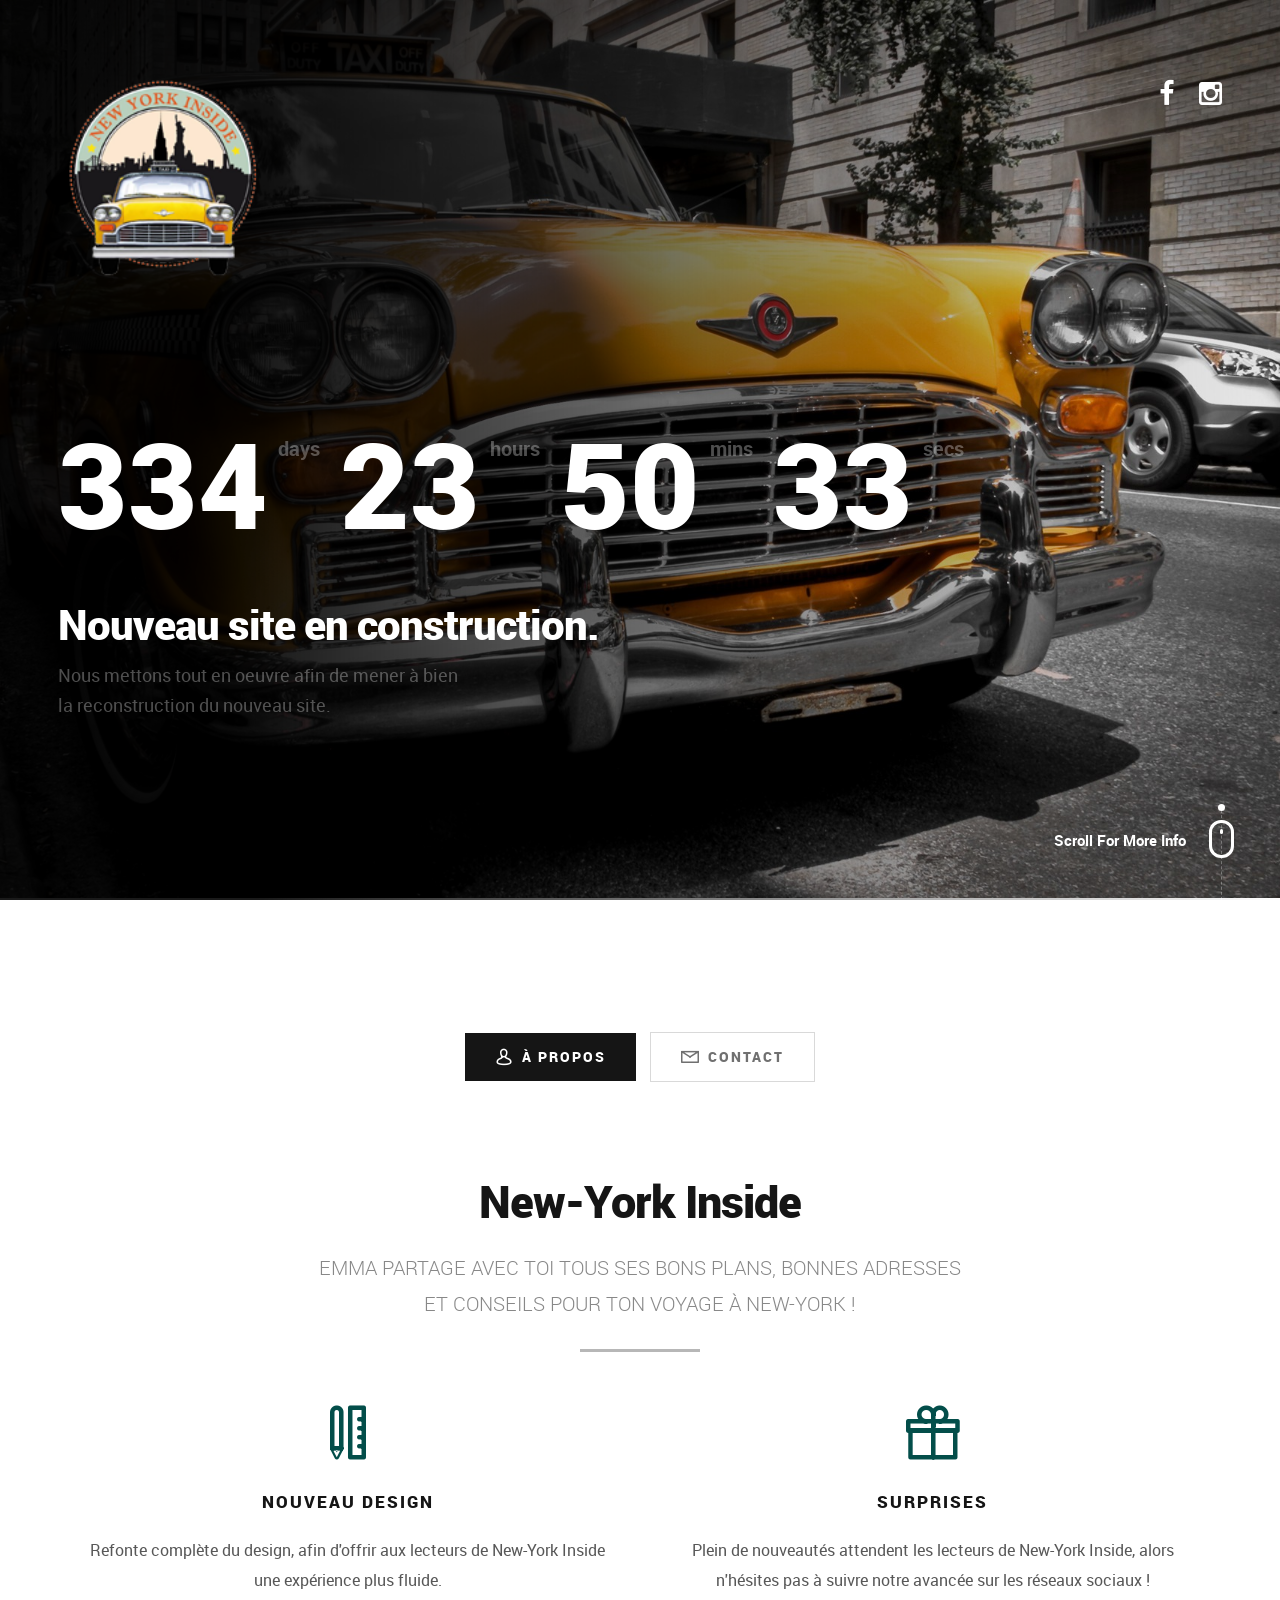
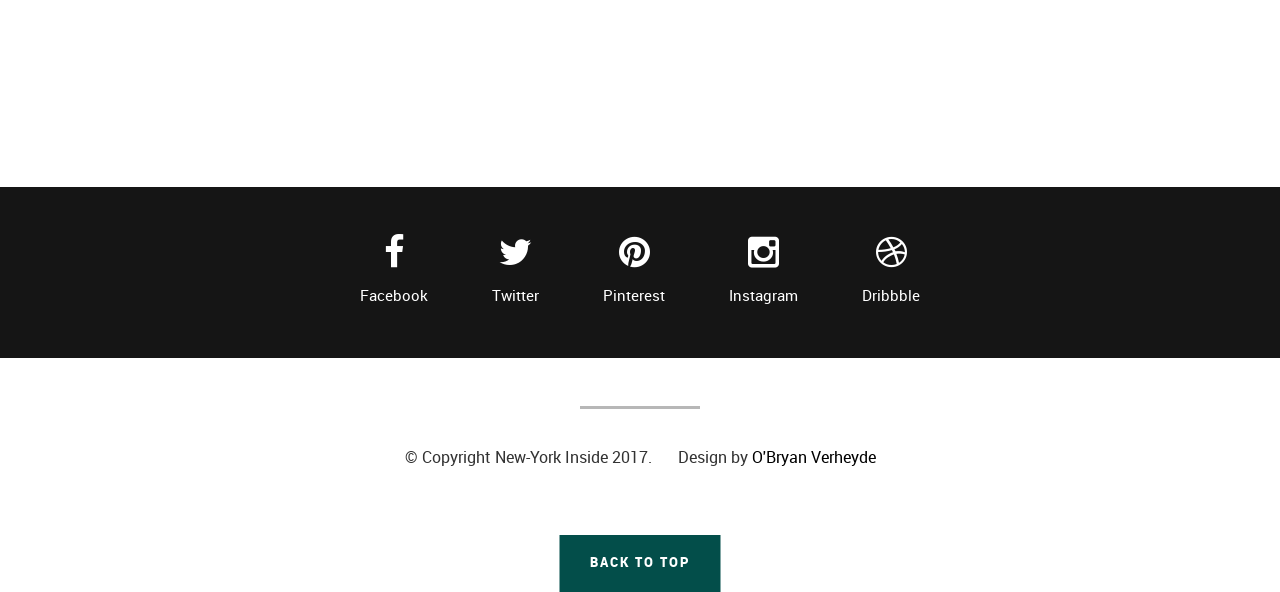
==== index.html @ 829c94e6 "change index.html" ====
<!DOCTYPE html>
<html class="no-js" lang="fr">
<head>
  <!--[if IE 8 ]><html class="no-js oldie ie8" lang="fr"> <![endif]-->
  <!--[if IE 9 ]><html class="no-js oldie ie9" lang="fr"> <![endif]-->
  <!--[if (gte IE 9)|!(IE)]><!-->
  <!--<![endif]-->
  <!--- basic page needs ================================================== -->
  <meta charset="utf-8">
	<title>Coming Soon</title>
	<meta name="description" content="Coming Soon Page">
	<meta name="author" content="O'Bryan Verheyde">

   <!-- mobile specific metas
   ================================================== -->
	<meta name="viewport" content="width=device-width, initial-scale=1, maximum-scale=1">

 	<!-- CSS
   ================================================== -->
   <link rel="stylesheet" href="css/base.css">
   <link rel="stylesheet" href="css/main.css">
   <link rel="stylesheet" href="css/vendor.css">

   <!-- script
   ================================================== -->
	<script src="js/modernizr.js"></script>

   <!-- favicons
	================================================== -->
	<link rel="icon" type="image/png" href="favicon.png">

</head>

<body id="top">

	<!-- header
   ================================================== -->
   <header>

   	<div class="row">
   		<div class="logo">
	         <a href="https://newyork-inside.com" target="_blank">NYI</a>
	      </div>

			<div class="social-links">
			   <ul>
					<li><a href="https://www.facebook.com/newyorkinside/" target="_blank"><i class="fa fa-facebook"></i></a></li>
				  <li><a href="https://www.instagram.com/new_york_inside/" target="_blank"><i class="fa fa-instagram"></i></a></li>
				</ul>
			</div>
   	</div>

   </header> <!-- /header -->

   <!-- home
   ================================================== -->
   <section id="home" class="home-slides">

   	<div class="shadow-overlay"></div>

   	<div class="content-wrap-table">

		   <div class="main-content-tablecell">

		   	<div class="row">
		   		<div class="col-twelve">

		   			<div id="counter">
		   				<div class="half">
		   					<span>334 <sup>days</sup></span>
		 						<span>23 <sup>hours</sup></span>
		   				</div>
							<div class="half">
								<span>50 <sup>mins</sup></span>
		 						<span>33 <sup>secs</sup></span>
		 					</div>
		   			</div>

			  			<div class="bottom-text">
			  				<h1>Nouveau site en construction.</h1>
				  			<p>
    							Nous mettons tout en oeuvre afin de mener à bien la reconstruction du nouveau site.
				  			</p>
			  			</div>

			   	</div> <!-- /twelve -->

			   	<div class="scroll-icon">

					   <p class="scroll-text">Scroll For More Info</p>
					   <a href="#info" class="smoothscroll">
					   	<div class="mouse"></div>
					   </a>
				   	<div class="end-top"></div>

					</div> <!-- /scroll-icon -->
		   	</div> <!-- /row -->

		   </div> <!-- /main-content -->

		</div> <!-- /content-wrap -->

   </section> <!-- /home -->


   <!-- info
   ================================================== -->
   <section id="info">

   	<div class="info-overlay"></div>

   	<div class="row">
   		<div class="col-twelve tabs-wrap">

   			<ul class="tabs">
   				<li class="active" data-id="tab-about"><i class="icon-user"></i><span>À Propos</span></li>
   				<li data-id="tab-contact"><i class="icon-mail"></i><span>Contact</span></li>
				</ul> <!-- /tabs -->

				<div class="tab-container">

					<!-- tab content - about
   				================================================== -->
					<div id="tab-about" class="tab-content">

					   <div class="tab-entry">

					   	<div class="row tab-entry-intro">
					   		<div class="col-twelve with-bottom-line">

					   			<h1>New-York Inside</h1>

					   			<p class="lead">
                    EMMA PARTAGE AVEC TOI TOUS SES BONS PLANS, BONNES ADRESSES ET CONSEILS POUR TON VOYAGE À NEW-YORK !
                  </p>
					   		</div>
					   	</div> <!-- /tab-content-intro -->

					   	<div class="row about-content tab-entry-content">
					   		<div class="about-list block-1-2 block-s-1-2 block-tab-full">

									<div class="bgrid item">
										<span class="icon"><i class="icon-pencil-ruler"></i></span>
				            <div class="item-content">
				            	<h3 class="h05">
                        Nouveau Design
                      </h3>
					            <p>
                        Refonte complète du design, afin d'offrir aux lecteurs de New-York Inside une expérience plus fluide.
				         		  </p>
				            </div>
									</div><!-- /bgrid -->

								  <div class="bgrid item">
								   	<span class="icon"><i class="icon-gift"></i></span>
				            <div class="item-content">
				            	<h3 class="h05">
                        Surprises
                      </h3>
					            <p>
                        Plein de nouveautés attendent les lecteurs de New-York Inside, alors n'hésites pas à suivre notre avancée sur les réseaux sociaux !
				        			</p>
				            </div>
								  </div><!-- /bgrid -->

						    </div> <!-- /about-list -->
					    </div> <!-- /row about-content -->
					  </div> <!-- /tab-entry -->
					</div> <!-- /tab-about -->

					<!-- tab content contact
   				================================================== -->
					<div id="tab-contact" class="tab-content">

						<div class="tab-entry">

							<div class="row tab-entry-intro">
					   		<div class="col-twelve with-bottom-line">

					   			<h1>Get In Touch.</h1>

					   			<p class="lead">Lorem ipsum Do commodo in proident enim in dolor cupidatat adipisicing dolore officia nisi aliqua incididunt Ut veniam lorem ipsum Consectetur ut in in eu do.</p>

					   		</div>
					   	</div> <!-- /tab-content-intro -->

					   	<div class="row form-wrap tab-entry-content">
					   		<div class="col-twelve">

					            <!-- form -->
					            <form name="contactForm" id="contactForm" method="post" action="inc/sendEmail.php">
					      			<fieldset>

					                  <div class="form-field">
					 						   <input name="contactName" type="text" id="contactName" placeholder="Name" value="" minlength="2" required="">
					                  </div>
					                  <div class="form-field">
						      			   <input name="contactEmail" type="email" id="contactEmail" placeholder="Email" value="" required="">
						               </div>
					                  <div class="form-field">
						     				   <input name="contactSubject" type="text" id="contactSubject" placeholder="Subject" value="">
						               </div>
					                  <div class="form-field">
						                 	<textarea name="contactMessage" id="contactMessage" placeholder="message" rows="10" cols="50" required=""></textarea>
						               </div>
					                 <div class="form-field">
					                     <button class="submitForm button button-primary large">Submit</button>

					                     <div id="submit-loader">
					                        <div class="text-loader">Sending...</div>
					       				      <div class="s-loader">
													  	<div class="bounce1"></div>
													  	<div class="bounce2"></div>
													  	<div class="bounce3"></div>
													</div>
												</div><!-- submit-loader -->
					                  </div>

					      			</fieldset>
					      		</form> <!-- /form -->

					            <!-- contact-warning -->
					            <div id="message-warning">
					            </div>
					            <!-- contact-success -->
					      		<div id="message-success">
					               <i class="fa fa-check"></i>Your message was sent, thank you!<br>
					      		</div>

					         </div> <!-- /col-twelve -->
					   	</div> <!-- /row contact-form -->

						</div> <!-- /tab-entry -->

					</div> <!-- /tab-contact -->

				</div> <!-- /tab-container -->

   		</div> <!-- twelve -->
   	</div> <!-- row -->

   </section> <!-- /info -->

   <!-- footer
   ================================================== -->
   <footer>

   	<div class="social-wrap">
   		<div class="row">
        <ul class="footer-social-list">
          <li>
            <a href="#">
           	  <i class="fa fa-facebook"></i><span>Facebook</span>
            </a>
          </li>
          <li>
            <a href="#">
          	  <i class="fa fa-twitter"></i><span>Twitter</span>
            </a>
          </li>
          <li>
            <a href="#">
          	  <i class="fa fa-pinterest"></i><span>Pinterest</span>
            </a>
          </li>
          <li>
            <a href="#">
          	  <i class="fa fa-instagram"></i><span>Instagram</span>
            </a>
          </li>
          <li>
            <a href="#">
          	  <i class="fa fa-dribbble"></i><span>Dribbble</span>
            </a>
          </li>
        </ul>
			</div> <!-- /row -->
   	</div> <!-- /social-wrap -->

   	<div class="footer-bottom">

   		<div class="copyright">
		     	<span>© Copyright New-York Inside 2017.</span>
		     	<span>Design by <a href="https://obryanverheyde.github.io/" target="_blank">O'Bryan Verheyde</a></span>
		   </div>

   	</div> <!-- /footer-bottom -->

   	<div class="back-to-top">
		 	<a href="#top" class="smoothscroll"><span>Back to Top</span></a>
		</div>

   </footer>

   <div id="preloader">
    	<div id="loader"></div>
   </div>

   <!-- Java Script
   ================================================== -->
   <script src="js/jquery-2.1.3.min.js"></script>
   <script src="js/plugins.js"></script>
   <script src="js/main.js"></script>

</body>

</html>
---- css/base.css ----
/* =================================================================== 
 *
 *  Khronos v1.0 Base Stylesheet
 *  url: www.styleshout.com
 *  06-10-2016
 *  ------------------------------------------------------------------
 *
 *  TOC:
 *  01. reset
 *  02. basic/base setup styles
 *  03. grid
 *  04. MISC
 *
 * =================================================================== */

 
/* ===================================================================
 * 01. reset - normalize.css v3.0.2 | MIT License | git.io/normalize
 *
 * ------------------------------------------------------------------- */

html {
	font-family: sans-serif;
	-ms-text-size-adjust: 100%;
	-webkit-text-size-adjust: 100%;
}

body {
	margin: 0;
}

article,
aside,
details,
figcaption,
figure,
footer,
header,
hgroup,
main,
menu,
nav,
section,
summary {
	display: block;
}

audio,
canvas,
progress,
video {
	display: inline-block;
	vertical-align: baseline;
}

audio:not([controls]) {
	display: none;
	height: 0;
}

[hidden],
template {
	display: none;
}

a {
	background: transparent;
}

a:active,
a:hover {
	outline: 0;
}

abbr[title] {
	border-bottom: 1px dotted;
}

b,
strong {
	font-weight: bold;
}

dfn {
	font-style: italic;
}

h1 {
	font-size: 2em;
	margin: 0.67em 0;
}

mark {
	background: #ff0;
	color: #000;
}

small {
	font-size: 80%;
}

sub,
sup {
	font-size: 75%;
	line-height: 0;
	position: relative;
	vertical-align: baseline;
}

sup {
	top: -0.5em;
}

sub {
	bottom: -0.25em;
}

img {
	border: 0;
}

svg:not(:root) {
	overflow: hidden;
}

figure {
	margin: 1em 40px;
}

hr {
	-moz-box-sizing: content-box;
	box-sizing: content-box;
	height: 0;
}

pre {
	overflow: auto;
}

code,
kbd,
pre,
samp {
	font-family: monospace, monospace;
	font-size: 1em;
}

button,
input,
optgroup,
select,
textarea {
	color: inherit;
	font: inherit;
	margin: 0;
}

button {
	overflow: visible;
}

button,
select {
	text-transform: none;
}

button,
html input[type="button"],
input[type="reset"],
input[type="submit"] {
	-webkit-appearance: button;
	cursor: pointer;
}

button[disabled],
html input[disabled] {
	cursor: default;
}

button::-moz-focus-inner,
input::-moz-focus-inner {
	border: 0;
	padding: 0;
}

input {
	line-height: normal;
}

input[type="checkbox"],
input[type="radio"] {
	box-sizing: border-box;
	padding: 0;
}

input[type="number"]::-webkit-inner-spin-button,
input[type="number"]::-webkit-outer-spin-button {
	height: auto;
}

input[type="search"] {
	-webkit-appearance: textfield;
	-moz-box-sizing: content-box;
	-webkit-box-sizing: content-box;
	box-sizing: content-box;
}

input[type="search"]::-webkit-search-cancel-button,
input[type="search"]::-webkit-search-decoration {
	-webkit-appearance: none;
}

fieldset {
	border: 1px solid #c0c0c0;
	margin: 0 2px;
	padding: 0.35em 0.625em 0.75em;
}

legend {
	border: 0;
	padding: 0;
}

textarea {
	overflow: auto;
}

optgroup {
	font-weight: bold;
}

table {
	border-collapse: collapse;
	border-spacing: 0;
}

td,
th {
	padding: 0;
}


/* ===================================================================
 * 02. basic/base setup styles - (_basic.scss)
 *
 * ------------------------------------------------------------------- */
html {
	font-size: 62.5%;
	box-sizing: border-box;
}

*,
*::before,
*::after {
	box-sizing: inherit;
}

body {
	font-weight: normal;
	line-height: 1;
	text-rendering: optimizeLegibility;
	word-wrap: break-word;
	-webkit-overflow-scrolling: touch;
	-webkit-text-size-adjust: none;
}

body,
input,
button {
	-moz-osx-font-smoothing: grayscale;
	-webkit-font-smoothing: antialiased;
}

/* -------------------------------------------------------------------
 * Media - (_basic.scss)
 * ------------------------------------------------------------------- */
img,
video {
	max-width: 100%;
	height: auto;
}

/* -------------------------------------------------------------------
 * Typography resets - (_basic.scss)
 * ------------------------------------------------------------------- */
div, dl, dt, dd, ul, ol, li, h1, h2, h3, h4, h5, h6, pre, form, p, blockquote, th, td {
	margin: 0;
	padding: 0;
}
h1, h2, h3, h4, h5, h6 {
	-webkit-font-variant-ligatures: common-ligatures;
	-moz-font-variant-ligatures: common-ligatures;
	font-variant-ligatures: common-ligatures;
	text-rendering: optimizeLegibility;
}
em, i {
	font-style: italic;
	line-height: inherit;
}
strong, b {
	font-weight: bold;
	line-height: inherit;
}
small {
	font-size: 60%;
	line-height: inherit;
}
ol, ul {
	list-style: none;
}
li {
	display: block;
}

/* -------------------------------------------------------------------
 * links - (_basic.scss)
 * ------------------------------------------------------------------- */
a {
	text-decoration: none;
	line-height: inherit;
}

a img {
	border: none;
}

/* ------------------------------------------------------------------- 
 * inputs - (_basic.scss)
 * ------------------------------------------------------------------- */
fieldset {
	margin: 0;
	padding: 0;
}

input[type="email"],
input[type="number"],
input[type="search"],
input[type="text"],
input[type="tel"],
input[type="url"],
input[type="password"],
textarea {
	-webkit-appearance: none;
	-moz-appearance: none;
	-ms-appearance: none;
	-o-appearance: none;
	appearance: none;
}


/* ===================================================================
 * 03. grid - (_grid.scss)
 *
 * ------------------------------------------------------------------- */
.row {
	width: 94%;
	max-width: 1170px;
	margin: 0 auto;
}

.row:before,
.row:after {
	content: "";
	display: table;
}

.row:after {
	clear: both;
}

.row .row {
	width: auto;
	max-width: none;
	margin-left: -20px;
	margin-right: -20px;
}

[class*="col-"],
.bgrid {
	float: left;
}

[class*="col-"] + [class*="col-"].end {
	float: right;
}

[class*="col-"] {
	padding: 0 20px;
}

.col-one {
	width: 8.33333%;
}
.col-two, .col-1-6 {
	width: 16.66667%;
}
.col-three, .col-1-4 {
	width: 25%;
}
.col-four, .col-1-3 {
	width: 33.33333%;
}
.col-five {
	width: 41.66667%;
}
.col-six, .col-1-2 {
	width: 50%;
}
.col-seven {
	width: 58.33333%;
}
.col-eight, .col-2-3 {
	width: 66.66667%;
}
.col-nine, .col-3-4 {
	width: 75%;
}
.col-ten, .col-5-6 {
	width: 83.33333%;
}
.col-eleven {
	width: 91.66667%;
}
.col-twelve, .col-full {
	width: 100%;
}

/* --------------------------------------------------------------- 
 * small screens - (_base.scss)
 * --------------------------------------------------------------- */
@media screen and (max-width:1024px) {
	.row .row {
		margin-left: -18px;
		margin-right: -18px;
	}

	[class*="col-"] {
		padding: 0 18px;
	}

}

/* ---------------------------------------------------------------
 * tablets - (_base.scss)
 * --------------------------------------------------------------- */
@media screen and (max-width:768px) {
	.row {
		width: auto;
		padding-left: 30px;
		padding-right: 30px;
	}

	.row .row {
		padding-left: 0;
		padding-right: 0;
		margin-left: -15px;
		margin-right: -15px;
	}

	[class*="col-"] {
		padding: 0 15px;
	}

	.tab-1-4 {
		width: 25%;
	}

	.tab-1-3 {
		width: 33.33333%;
	}

	.tab-1-2 {
		width: 50%;
	}

	.tab-2-3 {
		width: 66.66667%;
	}

	.tab-3-4 {
		width: 75%;
	}

	.tab-full {
		width: 100%;
	}

}

/* --------------------------------------------------------------- 
 * large mobile devices - (_base.scss)
 * --------------------------------------------------------------- */
@media screen and (max-width:600px) {
	.row {
		padding-left: 25px;
		padding-right: 25px;
	}

	.row .row {
		margin-left: -10px;
		margin-right: -10px;
	}

	[class*="col-"] {
		padding: 0 10px;
	}

	.mob-1-4 {
		width: 25%;
	}

	.mob-1-2 {
		width: 50%;
	}

	.mob-3-4 {
		width: 75%;
	}

	.mob-full {
		width: 100%;
	}

}

/* --------------------------------------------------------------- 
 * small mobile devices - (_base.scss)
 * --------------------------------------------------------------- */
@media screen and (max-width:400px) {
	.row .row {
		padding-left: 0;
		padding-right: 0;
		margin-left: 0;
		margin-right: 0;
	}

	[class*="col-"] {
		width: 100% !important;
		float: none !important;
		clear: both !important;
		margin-left: 0;
		margin-right: 0;
		padding: 0;
	}

	[class*="col-"] + [class*="col-"].end {
		float: none;
	}

}


/* ===================================================================
 * block grids - (_base.scss)
 *
 * ------------------------------------------------------------------- */

[class*="block-"]:before, [class*="block-"]:after {
	content: "";
	display: table;
}

[class*="block-"]:after {
	clear: both;
}

.block-1-6 .bgrid {
	width: 16.66667%;
}

.block-1-4 .bgrid {
	width: 25%;
}

.block-1-3 .bgrid {
	width: 33.33333%;
}

.block-1-2 .bgrid {
	width: 50%;
}

/**
 * Clearing for block grid columns. Allow columns with 
 * different heights to align properly.
 */
.block-1-6 .bgrid:nth-child(6n+1),
.block-1-4 .bgrid:nth-child(4n+1),
.block-1-3 .bgrid:nth-child(3n+1),
.block-1-2 .bgrid:nth-child(2n+1) {
	clear: both;
}

/* ---------------------------------------------------------------
 * small screens - (_base.scss)
 * --------------------------------------------------------------- */
@media screen and (max-width:1024px) {
	.block-s-1-6 .bgrid {
		width: 16.66667%;
	}

	.block-s-1-4 .bgrid {
		width: 25%;
	}

	.block-s-1-3 .bgrid {
		width: 33.33333%;
	}

	.block-s-1-2 .bgrid {
		width: 50%;
	}

	.block-s-full .bgrid {
		width: 100%;
		clear: both;
	}

	[class*="block-s-"] .bgrid:nth-child(n) {
		clear: none;
	}

	.block-s-1-6 .bgrid:nth-child(6n+1),
	.block-s-1-4 .bgrid:nth-child(4n+1),
	.block-s-1-3 .bgrid:nth-child(3n+1),
	.block-s-1-2 .bgrid:nth-child(2n+1) {
		clear: both;
	}

}

/* ---------------------------------------------------------------
 * tablets - (_base.scss)
 * --------------------------------------------------------------- */
@media screen and (max-width:768px) {
	.block-tab-1-6 .bgrid {
		width: 16.66667%;
	}

	.block-tab-1-4 .bgrid {
		width: 25%;
	}

	.block-tab-1-3 .bgrid {
		width: 33.33333%;
	}

	.block-tab-1-2 .bgrid {
		width: 50%;
	}

	.block-tab-full .bgrid {
		width: 100%;
		clear: both;
	}

	[class*="block-tab-"] .bgrid:nth-child(n) {
		clear: none;
	}

	.block-tab-1-6 .bgrid:nth-child(6n+1),
	.block-tab-1-4 .bgrid:nth-child(4n+1),
	.block-tab-1-3 .bgrid:nth-child(3n+1),
	.block-tab-1-2 .bgrid:nth-child(2n+1) {
		clear: both;
	}

}

/* ---------------------------------------------------------------
 * large mobile devices - (_base.scss)
 * --------------------------------------------------------------- */
@media screen and (max-width:600px) {
	.block-mob-1-6 .bgrid {
		width: 16.66667%;
	}

	.block-mob-1-4 .bgrid {
		width: 25%;
	}

	.block-mob-1-3 .bgrid {
		width: 33.33333%;
	}

	.block-mob-1-2 .bgrid {
		width: 50%;
	}

	.block-mob-full .bgrid {
		width: 100%;
		clear: both;
	}

	[class*="block-mob-"] .bgrid:nth-child(n) {
		clear: none;
	}

	.block-mob-1-6 .bgrid:nth-child(6n+1),
	.block-mob-1-4 .bgrid:nth-child(4n+1),
	.block-mob-1-3 .bgrid:nth-child(3n+1),
	.block-mob-1-2 .bgrid:nth-child(2n+1) {
		clear: both;
	}

}

/* ---------------------------------------------------------------
 * stack on small mobile devices - (_base.scss)
 * --------------------------------------------------------------- */
@media screen and (max-width:400px) {
	.stack .bgrid {
		width: 100% !important;
		float: none !important;
		clear: both !important;
		margin-left: 0;
		margin-right: 0;
	}

}


/* ===================================================================
 * 04. MISC  - (_base.scss)
 *
 * ------------------------------------------------------------------- */

/**
 * Clearing - (http://nicolasgallagher.com/micro-clearfix-hack/
 */
.group:before,
.group:after {
	content: "";
	display: table;
}

.group:after {
	clear: both;
}

/**
 * Misc Helper Styles 
 */
.hide {
	display: none;
}

.invisible {
	visibility: hidden;
}

.antialiased {
	-webkit-font-smoothing: antialiased;
	-moz-osx-font-smoothing: grayscale;
}

.overflow-hidden {
	overflow: hidden;
}

.remove-bottom {
	margin-bottom: 0;
}

.half-bottom {
	margin-bottom: 1.5rem !important;
}

.add-bottom {
	margin-bottom: 3rem !important;
}

.no-border {
	border: none;
}

.full-width {
	width: 100%;
}

.text-center {
	text-align: center;
}

.text-left {
	text-align: left;
}

.text-right {
	text-align: right;
}

.pull-left {
	float: left;
}

.pull-right {
	float: right;
}

.align-center {
	margin-left: auto;
	margin-right: auto;
	text-align: center;
}
---- css/main.css ----
/* ===================================================================
 *
 *  Khronos v1.0 Main Stylesheet
 *  url: www.styleshout.com
 *  06-10-2016
 *  ------------------------------------------------------------------
 *
 *  TOC:
 *  01. webfonts and iconfonts
 *  02. base style overrides
 *  03. typography & general theme styles
 *  04. preloader
 *  05. forms
 *  06. buttons
 *  07. other components
 *  08. header styles
 *  09. home
 *  10. info
 *  11. cta
 *  12. footer
 *
 * =================================================================== */


/* ===================================================================
 * 01. webfonts and iconfonts - (_document-setup)
 *
 * ------------------------------------------------------------------- */
@import url("fonts.css");
@import url("font-awesome/css/font-awesome.min.css");
@import url("micons/micons.css");


/* ===================================================================
 * 02. base style overrides - (_document-setup)
 *
 * ------------------------------------------------------------------- */
html {
	font-size: 10px;
}
@media only screen and (max-width:1024px) {
	html {
		font-size: 9.375px;
	}
}
@media only screen and (max-width:768px) {
	html {
		font-size: 10px;
	}
}
@media only screen and (max-width:400px) {
	html {
		font-size: 9.375px;
	}
}
html, body {
	height: 100%;
}
body {
	background: #FFFFFF;
	font-family: "roboto-regular", sans-serif;
	font-size: 1.6rem;
	line-height: 3rem;
	color: #333333;
}

/* -------------------------------------------------------------------
 * links - (_document-setup)
 * ------------------------------------------------------------------- */
a, a:visited {
	color: #057f78;
	-moz-transition: all 0.3s ease-in-out;
	-o-transition: all 0.3s ease-in-out;
	-webkit-transition: all 0.3s ease-in-out;
	-ms-transition: all 0.3s ease-in-out;
	transition: all 0.3s ease-in-out;
}
a:hover, a:focus {
	color: #000000;
}

/* ===================================================================
 * 03. typography & general theme styles - (_document-setup.scss)
 *
 * ------------------------------------------------------------------- */
h1, h2, h3, h4, h5, h6, .h01, .h02, .h03, .h04, .h05, .h06 {
	font-family: "roboto-black", sans-serif;
	color: #151515;
	font-style: normal;
	text-rendering: optimizeLegibility;
	margin-bottom: 2.1rem;
}
h3, .h03, h4, .h04 {
	margin-bottom: 1.8rem;
}
h5, .h05, h6, .h06 {
	margin-bottom: 1.2rem;
}
h1, .h01 {
	font-size: 3.1rem;
	line-height: 1.35;
	letter-spacing: -.1rem;
}
@media only screen and (max-width:600px) {
	h1, .h01 {
		font-size: 2.6rem;
		letter-spacing: -.07rem;
	}
}
h2, .h02 {
	font-size: 2.4rem;
	line-height: 1.25;
}
h3, .h03 {
	font-size: 2rem;
	line-height: 1.5;
}
h4, .h04 {
	font-size: 1.7rem;
	line-height: 1.76;
}
h5, .h05 {
	font-size: 1.4rem;
	line-height: 1.7;
	text-transform: uppercase;
	letter-spacing: .2rem;
}
h6, .h06 {
	font-size: 1.3rem;
	line-height: 1.85;
	text-transform: uppercase;
	letter-spacing: .2rem;
}
p img {
	margin: 0;
}
p.lead {
	font-family: "roboto-light", serif;
	font-size: 2rem;
	line-height: 1.8;
	color: #4d4d4d;
}
@media only screen and (max-width:768px) {
	p.lead {
		font-size: 1.8rem;
	}
}
em, i, strong, b {
	font-size: 1.6rem;
	line-height: 3rem;
	font-style: normal;
	font-weight: normal;
}
em, i {
	font-family: "roboto-italic", serif;
}
strong, b {
	font-family: "roboto-bold", serif;
}
small {
	font-size: 1.1rem;
	line-height: inherit;
}
blockquote {
	margin: 3rem 0;
	padding-left: 4rem;
	position: relative;
}
blockquote:before {
	content: "\201C";
	font-size: 8rem;
	line-height: 0px;
	margin: 0;
	color: #333;
	font-family: arial, sans-serif;
	position: absolute;
	top: 3rem;
	left: 0;
}
blockquote p {
	font-family: georgia, serif;
	font-style: italic;
	padding: 0;
	font-size: 1.9rem;
	line-height: 1.75;
}
blockquote cite {
	display: block;
	font-size: 1.2rem;
	font-style: normal;
	line-height: 1.65;
}
blockquote cite:before {
	content: "\2014 \0020";
}
blockquote cite a, blockquote cite a:visited {
	color: #4d4d4d;
	border: none;
}
abbr {
	font-family: "roboto-bold", serif;
	font-variant: small-caps;
	text-transform: lowercase;
	letter-spacing: .05rem;
	color: #4d4d4d;
}
var, kbd, samp, code, pre {
	font-family: Consolas, "Andale Mono", Courier, "Courier New", monospace;
}
pre {
	padding: 2.4rem 3rem 3rem;
	background: #F1F1F1;
}
code {
	font-size: 1.4rem;
	margin: 0 .2rem;
	padding: .3rem .6rem;
	white-space: nowrap;
	background: #F1F1F1;
	border: 1px solid #E1E1E1;
	border-radius: 3px;
}
pre > code {
	display: block;
	white-space: pre;
	line-height: 2;
	padding: 0;
	margin: 0;
}
pre.prettyprint > code {
	border: none;
}
del {
	text-decoration: line-through;
}
abbr[title], dfn[title] {
	border-bottom: 1px dotted;
	cursor: help;
}
mark {
	background: #FFF49B;
	color: #000;
}
hr {
	border: solid #d2d2d2;
	border-width: 1px 0 0;
	clear: both;
	margin: 2.4rem 0 1.5rem;
	height: 0;
}

/* -------------------------------------------------------------------
 * Lists - (_document-setup)
 * ------------------------------------------------------------------- */
ol {
	list-style: decimal;
}
ul {
	list-style: disc;
}
li {
	display: list-item;
}
ol, ul {
	margin-left: 1.7rem;
}
ul li {
	padding-left: .4rem;
}
ul ul, ul ol, ol ol, ol ul {
	margin: .6rem 0 .6rem 1.7rem;
}
ul.disc li {
	display: list-item;
	list-style: none;
	padding: 0 0 0 .8rem;
	position: relative;
}
ul.disc li::before {
	content: "";
	display: inline-block;
	width: 8px;
	height: 8px;
	border-radius: 50%;
	background: #034e4a;
	position: absolute;
	left: -17px;
	top: 11px;
	vertical-align: middle;
}
dt {
	margin: 0;
	color: #034e4a;
}
dd {
	margin: 0 0 0 2rem;
}

/* -------------------------------------------------------------------
 * Spacing - (_document-setup)
 * ------------------------------------------------------------------- */
button, .button {
	margin-bottom: 1.2;
}
fieldset {
	margin-bottom: 1.5rem;
}
input,
textarea,
select,
pre,
blockquote,
figure,
table,
p,
ul,
ol,
dl,
form,
.fluid-video-wrapper,
.ss-custom-select {
	margin-bottom: 3rem;
}

/* -------------------------------------------------------------------
 * floated image - (_document-setup)
 * ------------------------------------------------------------------- */
img.pull-right {
	margin: 1.5rem 0 0 3rem;
}
img.pull-left {
	margin: 1.5rem 3rem 0 0;
}

/* -------------------------------------------------------------------
 * block grids paddings
 * ------------------------------------------------------------------- */
.bgrid {
	padding: 0 20px;
}
@media only screen and (max-width:1024px) {
	.bgrid {
		padding: 0 18px;
	}
}
@media only screen and (max-width:768px) {
	.bgrid {
		padding: 0 15px;
	}
}
@media only screen and (max-width:600px) {
	.bgrid {
		padding: 0 10px;
	}
}
@media only screen and (max-width:400px) {
	.bgrid {
		padding: 0;
	}
}


/* ===================================================================
 * 04. preloader - (_preloader-1.scss)
 *
 * ------------------------------------------------------------------- */
#preloader {
	position: fixed;
	top: 0;
	left: 0;
	right: 0;
	bottom: 0;
	background: #050505;
	z-index: 800;
	height: 100%;
	width: 100%;
}
.no-js #preloader, .oldie #preloader {
	display: none;
}
#loader {
	position: absolute;
	left: 50%;
	top: 50%;
	width: 60px;
	height: 60px;
	margin: -30px 0 0 -30px;
	padding: 0;
}
#loader:before {
	content: "";
	border-top: 6px solid rgba(255, 255, 255, 0.1);
	border-right: 6px solid rgba(255, 255, 255, 0.1);
	border-bottom: 6px solid rgba(255, 255, 255, 0.1);
	border-left: 6px solid #FFFFFF;
	-webkit-animation: load 1.1s infinite linear;
	animation: load 1.1s infinite linear;
	display: block;
	border-radius: 50%;
	width: 60px;
	height: 60px;
}
@-webkit-keyframes load {
	0% {
		-webkit-transform: rotate(0deg);
		transform: rotate(0deg);
	}
	100% {
		-webkit-transform: rotate(360deg);
		transform: rotate(360deg);
	}
}
@keyframes load {
	0% {
		-webkit-transform: rotate(0deg);
		transform: rotate(0deg);
	}
	100% {
		-webkit-transform: rotate(360deg);
		transform: rotate(360deg);
	}
}


/* ===================================================================
 * 05. forms - (_forms.scss)
 *
 * ------------------------------------------------------------------- */
fieldset {
	border: none;
}
input[type="email"],
input[type="number"],
input[type="search"],
input[type="text"],
input[type="tel"],
input[type="url"],
input[type="password"],
textarea,
select {
	display: block;
	height: 6rem;
	padding: 1.5rem 2rem;
	border: none;
	border-bottom: 3px solid rgba(17, 17, 17, 0.5);
	outline: none;
	vertical-align: middle;
	color: #333333;
	font-family: "roboto-regular", sans-serif;
	font-size: 1.7rem;
	line-height: 3rem;
	max-width: 100%;
	background: transparent;
	-moz-transition: all 0.3s ease-in-out;
	-o-transition: all 0.3s ease-in-out;
	-webkit-transition: all 0.3s ease-in-out;
	-ms-transition: all 0.3s ease-in-out;
	transition: all 0.3s ease-in-out;
}
textarea {
	min-height: 25rem;
}
input[type="email"]:focus,
input[type="number"]:focus,
input[type="search"]:focus,
input[type="text"]:focus,
input[type="tel"]:focus,
input[type="url"]:focus,
input[type="password"]:focus,
textarea:focus,
select:focus {
	color: #000000;
	border-color: #034e4a;
}
label, legend {
	font-family: "roboto-bold", sans-serif;
	font-size: 1.6rem;
	margin-bottom: .6rem;
	color: black;
	display: block;
}
input[type="checkbox"],
input[type="radio"] {
	display: inline;
}

label > .label-text {
	display: inline-block;
	margin-left: 1rem;
	font-family: "roboto-regular", sans-serif;
	line-height: inherit;
}

label > input[type="checkbox"],
label > input[type="radio"] {
	margin: 0;
	position: relative;
	top: .15rem;
}

/* -------------------------------------------------------------------
 * Style Placeholder Text
 * ------------------------------------------------------------------- */
::-webkit-input-placeholder {
	color: gray;
}
:-moz-placeholder {
	color: gray;  /* Firefox 18- */
}
::-moz-placeholder {
	color: gray;  /* Firefox 19+ */
}
:-ms-input-placeholder {
	color: gray;
}
.placeholder {
	color: gray !important;
}

/* ===================================================================
 * 06. buttons - (_button-essentials.scss)
 *
 * ------------------------------------------------------------------- */
.button,
a.button,
button,
input[type="submit"],
input[type="reset"],
input[type="button"] {
	display: inline-block;
	font-family: "roboto-black", sans-serif;
	font-size: 1.4rem;
	text-transform: uppercase;
	letter-spacing: .3rem;
	height: 5.4rem;
	line-height: 5.4rem;
	padding: 0 3rem;
	margin: 0 .3rem 1.2rem 0;
	background: #d8d8d8;
	color: #313131;
	text-decoration: none;
	cursor: pointer;
	text-align: center;
	white-space: nowrap;
	border: none;
	-moz-transition: all 0.3s ease-in-out;
	-o-transition: all 0.3s ease-in-out;
	-webkit-transition: all 0.3s ease-in-out;
	-ms-transition: all 0.3s ease-in-out;
	transition: all 0.3s ease-in-out;
}

.button:hover,
a.button:hover,
button:hover,
input[type="submit"]:hover,
input[type="reset"]:hover,
input[type="button"]:hover,
.button:focus,
button:focus,
input[type="submit"]:focus,
input[type="reset"]:focus,
input[type="button"]:focus {
	background: #bebebe;
	color: #000000;
	outline: 0;
}

.button.button-primary,
a.button.button-primary,
button.button-primary,
input[type="submit"].button-primary,
input[type="reset"].button-primary,
input[type="button"].button-primary {
	background: #034e4a;
	color: #FFFFFF;
}

.button.button-primary:hover,
a.button.button-primary:hover,
button.button-primary:hover,
input[type="submit"].button-primary:hover,
input[type="reset"].button-primary:hover,
input[type="button"].button-primary:hover,
.button.button-primary:focus,
button.button-primary:focus,
input[type="submit"].button-primary:focus,
input[type="reset"].button-primary:focus,
input[type="button"].button-primary:focus {
	background: #1f1f1f;
}

button.full-width,
.button.full-width {
	width: 100%;
	margin-right: 0;
}

button.medium,
.button.medium {
	height: 5.7rem !important;
	line-height: 5.7rem !important;
	padding: 0 1.8rem !important;
}

button.large,
.button.large {
	height: 6rem !important;
	line-height: 6rem !important;
	padding: 0rem 3rem !important;
}

button.stroke,
.button.stroke {
	background: transparent !important;
	border: 3px solid #313131;
	line-height: 4.8rem;
}

button.stroke.medium,
.button.stroke.medium {
	line-height: 5.1rem !important;
}

button.stroke.large,
.button.stroke.large {
	line-height: 5.4rem !important;
}

button.stroke:hover,
.button.stroke:hover {
	border: 3px solid #034e4a;
	color: #034e4a;
}

button::-moz-focus-inner,
input::-moz-focus-inner {
	border: 0;
	padding: 0;
}


/* ===================================================================
 * 07. other components - (_others.scss)
 *
 * ------------------------------------------------------------------- */

/* -------------------------------------------------------------------
 * additional typo styles - (_additional-typo.scss)
 * ------------------------------------------------------------------- */

/* drop cap
 * ----------------------------------------------- */
.drop-cap:first-letter {
	float: left;
	margin: 0;
	padding: 1.5rem .6rem 0 0;
	font-size: 8.4rem;
	font-family: "roboto-bold", sans-serif;
	line-height: 6rem;
	text-indent: 0;
	background: transparent;
	color: #151515;
}

/* line definition style
 * ----------------------------------------------- */
.lining dt, .lining dd {
	display: inline;
	margin: 0;
}
.lining dt + dt:before, .lining dd + dt:before {
	content: "\A";
	white-space: pre;
}
.lining dd + dd:before {
	content: ", ";
}
.lining dd + dd:before {
	content: ", ";
}
.lining dd:before {
	content: ": ";
	margin-left: -0.2em;
}

/* dictionary definition style
 * ----------------------------------------------- */
.dictionary-style dt {
	display: inline;
	counter-reset: definitions;
}
.dictionary-style dt + dt:before {
	content: ", ";
	margin-left: -0.2em;
}
.dictionary-style dd {
	display: block;
	counter-increment: definitions;
}
.dictionary-style dd:before {
	content: counter(definitions, decimal) ". ";
}

/**
 * Pull Quotes
 * -----------
 * markup:
 *
 * <aside class="pull-quote">
 *		<blockquote>
 *			<p></p>
 *		</blockquote>
 *	</aside>
 *
 * --------------------------------------------------------------------- */
.pull-quote {
	position: relative;
	padding: 2.1rem 3rem 2.1rem 0px;
}
.pull-quote:before, .pull-quote:after {
	height: 1em;
	position: absolute;
	font-size: 8rem;
	font-family: Arial, Sans-Serif;
	color: #333;
}
.pull-quote:before {
	content: "\201C";
	top: 33px;
	left: 0;
}
.pull-quote:after {
	content: '\201D';
	bottom: -33px;
	right: 0;
}
.pull-quote blockquote {
	margin: 0;
}
.pull-quote blockquote:before {
	content: none;
}

/**
 * Stats Tab
 * ---------
 * markup:
 *
 * <ul class="stats-tabs">
 *		<li><a href="#">[value]<em>[name]</em></a></li>
 *	</ul>
 *
 * Extend this object into your markup.
 *
 * --------------------------------------------------------------------- */
.stats-tabs {
	padding: 0;
	margin: 3rem 0;
}
.stats-tabs li {
	display: inline-block;
	margin: 0 1.5rem 3rem 0;
	padding: 0 1.5rem 0 0;
	border-right: 1px solid #ccc;
}
.stats-tabs li:last-child {
	margin: 0;
	padding: 0;
	border: none;
}
.stats-tabs li a {
	display: inline-block;
	font-size: 2.5rem;
	font-family: "roboto-bold", sans-serif;
	border: none;
	color: #252525;
}
.stats-tabs li a:hover {
	color: #034e4a;
}
.stats-tabs li a em {
	display: block;
	margin: .6rem 0 0 0;
	font-size: 1.4rem;
	font-family: "roboto-regular", sans-serif;
	color: #4d4d4d;
}


/* ===================================================================
 * 08. header styles - (_layout.scss)
 *
 * ------------------------------------------------------------------- */
header {
	width: 100%;
	height: auto;
	position: absolute;
	left: 0;
	top: 0;
	z-index: 700;
}
header .row {
	height: auto;
	max-width: 1290px;
	position: relative;
}

/* -------------------------------------------------------------------
 * header logo - (_layout.css)
 * ------------------------------------------------------------------- */
header .logo {
	position: absolute;
	left: 26px;
	top: 0;
	margin-top: 78px;
}
header .logo a {
	display: block;
	margin: 0;
	padding: 0;
	outline: 0;
	border: none;
	width: 200px;
	height: 200px;
	background: url("../images/logo.png") no-repeat center;
	background-size: 200px 200px;
	font: 0/0 a;
	text-shadow: none;
	color: transparent;
	-moz-transition: all 0.5s ease-in-out;
	-o-transition: all 0.5s ease-in-out;
	-webkit-transition: all 0.5s ease-in-out;
	-ms-transition: all 0.5s ease-in-out;
	transition: all 0.5s ease-in-out;
}

/* -------------------------------------------------------------------
 * header social - (_layout.css)
 * ------------------------------------------------------------------- */
header .social-links {
	position: absolute;
	right: 20px;
	top: 78px;
	text-align: right;
}

header .social-links ul {
	display: block;
	list-style: none;
	margin: 0;
	padding: 0;
	font-size: 2.7rem;
}

header .social-links ul li {
	display: inline-block;
	padding: 0 .9rem;
}

header .social-links ul li:last-child {
	padding-right: 0;
}

header .social-links ul li a,
header .social-links ul li a:visited {
	color: #FFFFFF;
}

header .social-links ul li a:hover,
header .social-links ul li a:focus {
	color: #057f78;
}

/* -------------------------------------------------------------------
 * responsive:
 * header section
 * ------------------------------------------------------------------- */
@media only screen and (max-width:1024px) {
	header .logo {
		left: 24px;
		margin-top: 42px;
	}
	header .logo a {
		width: 90px;
		height: 78px;
		background-size: 90px 78px;
	}
	header .social-links {
		right: 18px;
		top: 54px;
	}
}
@media only screen and (max-width:768px) {
	header .logo {
		left: 51px;
		margin-top: 36px;
	}
	header .logo a {
		width: 80px;
		height: 70px;
		background-size: 80px 70px;
	}
	header .social-links {
		right: 45px;
		top: 48px;
	}
}
@media only screen and (max-width:600px) {
	header .logo {
		left: 41px;
		margin-top: 30px;
	}
	header .logo a {
		width: 70px;
		height: 61px;
		background-size: 70px 61px;
	}
	header .social-links {
		right: 41px;
		top: 42px;
	}
	header .social-links ul {
		font-size: 2.4rem;
	}
}
@media only screen and (max-width:500px) {
	header .logo {
		left: 35px;
	}
	header .social-links {
		right: 35px;
	}
	header .social-links ul {
		font-size: 2.1rem;
	}
	header .social-links ul li {
		padding: 0 .6rem;
	}
}
@media only screen and (max-width:380px) {
	header .logo {
		left: 30px;
		margin-top: 30px;
	}
	header .logo a {
		width: 60px;
		height: 52px;
		background-size: 60px 52px;
	}
	header .social-links ul {
		font-size: 2rem;
	}
	header .social-links li {
		padding: 0 .3rem;
	}
}

/* ===================================================================
 * 09. home - (_layout.scss)
 *
 * ------------------------------------------------------------------- */
#home {
	background: #020507;
	width: 100%;
	height: 100%;
	min-height: 800px;
	z-index: 600;
	position: relative;
}
#home .shadow-overlay {
	position: absolute;
	top: 0;
	left: 0;
	width: 100%;
	height: 100%;
	opacity: .9;
	background: -moz-linear-gradient(left, black 0%, black 20%, transparent 100%);  /* FF3.6-15 */
	background: -webkit-linear-gradient(left, black 0%, black 20%, transparent 100%);  /* Chrome10-25,Safari5.1-6 */
	background: linear-gradient(to right, black 0%, black 20%, transparent 100%);  /* W3C, IE10+, FF16+, Chrome26+, Opera12+, Safari7+ */
	filter: progid:DXImageTransform.Microsoft.gradient(startColorstr='#000000', endColorstr='#00000000', GradientType=1);  /* IE6-9 */
}
#home .row {
	max-width: 1290px;
}

#home.home-static {
	background-image: url(../images/home-bg.jpg);
	background-repeat: no-repeat;
	background-position: center;
	-webkit-background-size: cover;
	-moz-background-size: cover;
	background-size: cover;
}

#home.home-particles {
	background: #020507;
	overflow: hidden;
}
#home.home-particles .pg-canvas {
	position: absolute;
	top: 0;
	left: 0;
	height: 100% !important;
	width: 100% !important;
	opacity: .12;
}
#home.home-particles .shadow-overlay {
	display: none;
}

#home.home-slides {
	height: 100% !important;
}

.content-wrap-table {
	width: 100%;
	height: 100%;
	display: table;
	position: relative;
}
.main-content-tablecell {
	display: table-cell;
	vertical-align: bottom;
	z-index: 700;
}
.main-content-tablecell .row {
	position: relative;
	padding-top: 4.2rem;
	padding-bottom: 15rem;
}

.main-content-tablecell #counter {
	margin-bottom: 4.2rem;
}
.main-content-tablecell #counter:before,
.main-content-tablecell #counter:after {
	content: "";
	display: table;
}
.main-content-tablecell #counter:after {
	clear: both;
}
.main-content-tablecell #counter .half {
	float: left;
}
.main-content-tablecell #counter span {
	float: left;
	text-align: right;
	color: #FFFFFF;
	font-family: "roboto-black", sans-serif;
	font-size: 12rem;
	line-height: 1;
	padding: 0;
	margin-bottom: 1.5rem;
}
.main-content-tablecell #counter span sup {
	font-family: "roboto-bold", sans-serif;
	font-size: .17em;
	color: rgba(255, 255, 255, 0.3);
	top: -3.6em;
	right: 1em;
}
.main-content-tablecell h1 {
	font-size: 4.2rem;
	line-height: 1.143;
	color: #FFFFFF;
	margin-bottom: 1.2rem;
	max-width: 600px;
	position: relative;
}
.main-content-tablecell p {
	color: rgba(255, 255, 255, 0.3);
	font-family: "roboto-regular", sans-serif;
	font-size: 1.8rem;
	max-width: 400px;
}

.scroll-icon {
	position: absolute;
	width: 200px;
	height: 90px;
	padding-right: 3.5rem;
	bottom: 0;
	right: 20px;
	text-align: right;
	border-right: 1px dashed rgba(255, 255, 255, 0.3);
}
.scroll-icon .scroll-text {
	font-family: "roboto-bold", sans-serif;
	font-size: 1.5rem;
	color: #FFFFFF;
	margin-top: 1.5rem;
}
.scroll-icon .end-top {
	content: "";
	background-color: #FFFFFF;
	width: 7px;
	height: 7px;
	border-radius: 50%;
	display: inline-block;
	vertical-align: top;
	position: absolute;
	top: -6px;
	right: -4px;
}
.scroll-icon .mouse {
	position: absolute;
	height: 38px;
	width: 25px;
	border: 3px solid #FFFFFF;
	border-radius: 12px;
	right: -13px;
	top: 10px;
	display: block;
	text-align: center;
	z-index: 700;
	-webkit-animation: vertical 3s ease infinite;
	animation: vertical 3s ease infinite;
}
.scroll-icon .mouse::before {
	content: "";
	display: block;
	height: 5px;
	width: 3px;
	background-color: #FFFFFF;
	position: absolute;
	top: 6px;
	left: 50%;
	margin-left: -1.5px;
	border-radius: 2px;
}
@-webkit-keyframes vertical {
	0%, 60%, 80%, 100% {
		-webkit-transform: translateY(0);
	}
	20% {
		-webkit-transform: translateY(-5px);
	}
	40% {
		-webkit-transform: translateY(20px);
	}
}
@keyframes vertical {
	0%, 60%, 80%, 100% {
		-webkit-transform: translateY(0);
	}
	20% {
		-webkit-transform: translateY(-5px);
	}
	40% {
		-webkit-transform: translateY(20px);
	}
}

/* -------------------------------------------------------------------
 * responsive:
 * home section
 * ------------------------------------------------------------------- */
@media only screen and (max-width:1200px) {
	.main-content-tablecell #counter {
		margin-bottom: 2.4rem;
	}
	.main-content-tablecell #counter span {
		font-size: 11rem;
	}
}
@media only screen and (max-width:1024px) {
	.main-content-tablecell h1 {
		font-size: 3.5rem;
	}
	.main-content-tablecell p {
		font-size: 1.7rem;
	}
}
@media only screen and (max-width:768px) {
	.main-content-tablecell #counter {
		margin-bottom: 1.2rem;
	}
	.main-content-tablecell #counter span {
		font-size: 10.4rem;
	}
	.main-content-tablecell .row {
		padding-bottom: 12rem;
	}
	.main-content-tablecell h1 {
		font-size: 3.2rem;
	}
	.main-content-tablecell p {
		font-size: 1.6rem;
	}
	.scroll-icon {
		right: 45px;
	}
	.scroll-icon .scroll-text {
		font-size: 1.4rem;
	}
}
@media only screen and (max-width:600px) {
	#home {
		min-height: 700px;
	}
	.main-content-tablecell #counter {
		margin-bottom: .9rem;
	}
	.main-content-tablecell #counter span {
		font-size: 8.4rem;
	}
	.main-content-tablecell h1 {
		font-size: 2.7rem;
	}
}
@media only screen and (max-width:500px) {
	.main-content-tablecell #counter span {
		font-size: 7.2rem;
	}
}
@media only screen and (max-width:400px) {
	#home {
		min-height: 600px;
	}
	.main-content-tablecell #counter {
		margin-bottom: 1.5rem;
	}
	.main-content-tablecell #counter span {
		font-size: 6rem;
		margin-bottom: .9rem;
	}
	.main-content-tablecell #counter span sup {
		font-size: .2em;
		top: -2.8em;
	}
	.main-content-tablecell h1 {
		font-size: 2.4rem;
	}
}


/* ===================================================================
 * 10. info - (_layout.scss)
 *
 * ------------------------------------------------------------------- */
#info {
	background: #FFFFFF;
	background-image: url(../images/info-bg.jpg);
	background-attachment: fixed;
	background-repeat: no-repeat;
	background-position: center;
	-webkit-background-size: cover;
	-moz-background-size: cover;
	background-size: cover;
	padding: 10.2rem 0 9rem;
	position: relative;
	color: rgba(17, 17, 17, 0.7);
}
#info .info-overlay {
	position: absolute;
	top: 0;
	left: 0;
	width: 100%;
	height: 100%;
	background-color: #FFFFFF;
	opacity: .7;
}

/* tabs
 *-------------------------------------------- */
#info .tabs-wrap {
	margin: 3rem 0;
	text-align: center;
	position: relative;
}
#info .tabs-wrap ul.tabs {
	display: inline-block;
	margin: 0 0 6rem 0;
	padding: 0;
}
#info .tabs-wrap ul.tabs li {
	display: inline-block;
	font-family: "roboto-black", sans-serif;
	text-transform: uppercase;
	background: transparent;
	font-size: 1.4rem;
	letter-spacing: .2rem;
	color: rgba(17, 17, 17, 0.6);
	padding: .9rem 3rem;
	margin: 0 1rem 0 0;
	border: 1px solid rgba(0, 0, 0, 0.15);
	cursor: pointer;
}
#info .tabs-wrap ul.tabs li:last-child {
	margin-right: 0;
}
#info .tabs-wrap ul.tabs li:hover {
	background: rgba(255, 255, 255, 0.2);
	color: rgba(17, 17, 17, 0.8);
}
#info .tabs-wrap ul.tabs li.active {
	background: #151515;
	color: #FFFFFF;
	border: none;
}
#info .tabs-wrap ul.tabs li i {
	margin-right: 7px;
	font-size: 1.8rem;
	position: relative;
	top: .3rem;
}
#info .tabs-wrap .tab-container {
	clear: both;
	width: 100%;
	min-height: 20rem;
	height: auto;
}
#info .tabs-wrap .tab-content {
	padding: 3rem 0;
	display: none;
}
#info .tabs-wrap .tab-entry-intro {
	max-width: 700px;
	text-align: center;
	margin-left: auto;
	margin-right: auto;
	margin-bottom: 4.2rem;
}
#info .tabs-wrap .tab-entry-intro h1 {
	font-size: 4.5rem;
	line-height: 1.267;
}
#info .tabs-wrap .tab-entry-intro p.lead {
	color: rgba(17, 17, 17, 0.5);
}
#info .tabs-wrap .tab-entry-intro .with-bottom-line {
	position: relative;
	overflow: hidden;
}
#info .tabs-wrap .tab-entry-intro .with-bottom-line::after {
	display: block;
	background-color: rgba(17, 17, 17, 0.3);
	width: 120px;
	height: 3px;
	content: '\0020';
	position: absolute;
	left: 50%;
	bottom: 0;
	margin-left: -60px;
}
#info .row .form-wrap {
	max-width: 700px;
	margin-top: 6rem;
	margin-right: auto;
	margin-left: auto;
}
#info .row .form-wrap .form-field {
	margin-bottom: 3.6rem;
}
#info .row .form-wrap input[type="email"],
#info .row .form-wrap input[type="number"],
#info .row .form-wrap input[type="search"],
#info .row .form-wrap input[type="text"],
#info .row .form-wrap input[type="tel"],
#info .row .form-wrap input[type="url"],
#info .row .form-wrap input[type="password"],
#info .row .form-wrap textarea,
#info .row .form-wrap select,
#info .row .form-wrap button,
#info .row .form-wrap .button {
	width: 100%;
	margin-bottom: 0;
}

/* -------------------------------------------------------------------
 * responsive:
 * tabs
 * ------------------------------------------------------------------- */
@media only screen and (max-width:768px) {
	#info .tabs-wrap ul.tabs {
		margin: 0 0 4.8rem 0;
	}
	#info .tabs-wrap ul.tabs li {
		padding: 1.2rem 3rem;
	}
	#info .tabs-wrap ul.tabs li span {
		display: none;
	}
	#info .tabs-wrap ul.tabs li i {
		margin-right: 0;
		top: .3rem;
		font-size: 2.7rem;
	}
	#info .tabs-wrap .tab-entry-intro h1 {
		font-size: 4rem;
	}
}
@media only screen and (max-width:600px) {
	#info .tabs-wrap ul.tabs {
		margin: 0 0 3.6rem 0;
	}
	#info .tabs-wrap ul.tabs li i {
		font-size: 2.4rem;
	}
	#info .tabs-wrap .tab-entry-intro h1 {
		font-size: 3.8rem;
	}
}
@media only screen and (max-width:500px) {
	#info .tabs-wrap ul.tabs li {
		padding: 1.2rem 1.5rem;
	}
	#info .tabs-wrap ul.tabs li i {
		font-size: 2.1rem;
	}
	#info .tabs-wrap .tab-entry-intro h1 {
		font-size: 3.5rem;
	}
}

/* -------------------------------------------------------------------
 * tab about - (_layout.css)
 * ------------------------------------------------------------------- */
.about-list {
	margin-top: 1.2rem;
	text-align: center;
}
.about-list .item {
	margin-bottom: 1.2rem;
	padding: 0 32px;
}
.about-list .icon {
	display: inline-block;
	margin-bottom: 2.1rem;
	color: #034e4a;
}
.about-list .icon i {
	font-size: 5.4rem;
}
.about-list .h05 {
	font-size: 1.7rem;
	line-height: 1.765;
	margin-bottom: 1.8rem;
}

/* -------------------------------------------------------------------
 * responsive:
 * tab about
 * ------------------------------------------------------------------- */
@media only screen and (max-width:768px) {
	.row .row.about-content {
		max-width: 600px;
		margin: 0 auto;
	}
	.about-list .item {
		padding: 0 15px;
	}
}
@media only screen and (max-width:600px) {
	.about-list .item {
		padding: 0 10px;
	}
}
@media only screen and (max-width:400px) {
	.about-list .item {
		padding: 0;
	}
}

/* -------------------------------------------------------------------
 * tab contact - (_layout.css)
 * ------------------------------------------------------------------- */
#tab-contact .form-field {
	position: relative;
}

#tab-contact .form-field:before,
#tab-contact .form-field:after {
	content: "";
	display: table;
}

#tab-contact .form-field:after {
	clear: both;
}

#tab-contact .form-field label {
	font-family: "roboto-bold", sans-serif;
	font-size: 1.1rem;
	line-height: 2.4rem;
	text-transform: uppercase;
	letter-spacing: .1rem;
	position: absolute;
	bottom: -1.2rem;
	right: 0;
	padding: 0 2rem;
	margin: 0;
	color: #FFFFFF;
	background: #034e4a;
}

#tab-contact .form-field label::after {
	position: absolute;
	left: -5px;
	top: 50%;
	margin-top: -6px;
	border-top: 5px solid transparent;
	border-bottom: 5px solid transparent;
	border-right: 5px solid #034e4a;
	content: "";
}

#tab-contact #message-warning,
#tab-contact #message-success {
	display: none;
	background: #dedede;
	border-radius: 3px;
	padding: 3rem;
	margin-bottom: 3.6rem;
	width: 100%;
	text-align: left;
	box-shadow: 0 1px 3px rgba(17, 17, 17, 0.1);
}

#tab-contact #message-warning {
	color: #fa0003;
}

#tab-contact #message-success {
	color: #034e4a;
}

#tab-contact #message-warning i,
#tab-contact #message-success i {
	margin-right: 10px;
}

/* form loader */
#submit-loader {
	display: none;
	position: relative;
	left: 0;
	top: 1.8rem;
	width: 100%;
	text-align: center;
}

#submit-loader .text-loader {
	display: none;
	font-family: "roboto-black", sans-serif;
	color: #034e4a;
	letter-spacing: .3rem;
	text-transform: uppercase;
}

.oldie #submit-loader .s-loader {
	display: none;
}

.oldie #submit-loader .text-loader {
	display: block;
}

/* -------------------------------------------------------------------
 * loader animation - (_layout.scss)
 * ------------------------------------------------------------------- */
.s-loader {
	margin: 1.2rem auto 3rem;
	width: 70px;
	text-align: center;
	-webkit-transform: translateX(0.45rem);
	-ms-transform: translateX(0.45rem);
	transform: translateX(0.45rem);
}
.s-loader > div {
	width: 1rem;
	height: 1rem;
	background-color: #034e4a;
	border-radius: 100%;
	display: inline-block;
	margin-right: .9rem;
	-webkit-animation: sk-bouncedelay 1.4s infinite ease-in-out both;
	animation: sk-bouncedelay 1.4s infinite ease-in-out both;
}
.s-loader .bounce1 {
	-webkit-animation-delay: -0.32s;
	animation-delay: -0.32s;
}
.s-loader .bounce2 {
	-webkit-animation-delay: -0.16s;
	animation-delay: -0.16s;
}
@-webkit-keyframes sk-bouncedelay {
	0%, 80%, 100% {
		-webkit-transform: scale(0);
		-ms-transform: scale(0);
		transform: scale(0);
	}
	40% {
		-webkit-transform: scale(1);
		-ms-transform: scale(1);
		transform: scale(1);
	}
}
@keyframes sk-bouncedelay {
	0%, 80%, 100% {
		-webkit-transform: scale(0);
		-ms-transform: scale(0);
		transform: scale(0);
	}
	40% {
		-webkit-transform: scale(1);
		-ms-transform: scale(1);
		transform: scale(1);
	}
}

/* -------------------------------------------------------------------
 * tab subscribe - (_layout.css)
 * ------------------------------------------------------------------- */
#tab-subscribe .form-field input {
	text-align: center;
}
#tab-subscribe label {
	color: #000000;
	font-size: 1.7rem;
}


/* ===================================================================
 * 11. cta - (_layout.scss)
 *
 * ------------------------------------------------------------------- */
#cta {
	background: #034e4a;
	padding-top: 9rem;
	padding-bottom: 7.8rem;
	text-align: center;
}
#cta p.lead {
	color: rgba(255, 255, 255, 0.5);
}
#cta .button {
	background: #02312e;
	color: #FFFFFF;
}
#cta .button:hover {
	background: #151515;
}
.cta-wrap {
	max-width: 670px;
}
.cta-thumb {
	display: inline-block;
	margin-bottom: 1.2rem;
}
.cta-thumb img {
	height: 7.8rem;
	width: 7.8rem;
	border-radius: 50%;
}
.cta-content h2 {
	position: relative;
	padding-bottom: 2.1rem;
	color: #FFFFFF;
}
.cta-content h2::after {
	content: "";
	display: block;
	height: 3px;
	width: 80px;
	background: rgba(255, 255, 255, 0.2);
	position: absolute;
	left: 50%;
	bottom: 0;
	margin-left: -40px;
}
.cta-content h2 a, .cta-content h2 a:visited {
	color: #FFFFFF;
}
.cta-content span {
	color: #FFFFFF;
}

/* -------------------------------------------------------------------
 * responsive:
 * cta
 * ------------------------------------------------------------------- */
@media only screen and (max-width:650px) {
	.cta-wrap {
		max-width: 650px;
	}
	.cta-wrap h2 {
		font-size: 2.7rem;
	}
}


/* ===================================================================
 * 12. footer - (_layout.scss)
 *
 * ------------------------------------------------------------------- */
footer {
	text-align: center;
	padding-bottom: 12rem;
	position: relative;
}

footer .social-wrap {
	background: #151515;
	margin-bottom: 4.8rem;
}

footer .footer-social-list {
	display: inline-block;
	list-style: none;
	margin: 0;
}

footer .footer-social-list a,
footer .footer-social-list a:visited {
	color: #FFFFFF;
}

footer .footer-social-list a:hover,
footer .footer-social-list a:focus {
	color: #057f78;
}

footer .footer-social-list li {
	display: inline-block;
	padding: 0;
}

footer .footer-social-list li a {
	display: block;
	padding: 4.8rem 3rem 4.8rem;
}

footer .footer-social-list li i {
	display: block;
	font-size: 3.6rem;
}

footer .footer-social-list li span {
	display: block;
	margin-top: .9rem;
	font-size: 1.5rem;
}

footer .footer-bottom {
	position: relative;
}

footer .footer-bottom a,
footer .footer-bottom a:visited {
	color: #000000;
}

footer .footer-bottom a:hover,
footer .footer-bottom a:focus {
	color: #034e4a;
}

footer .footer-bottom .footer-logo {
	display: inline-block;
	width: 150px;
}

footer .copyright {
	display: block;
	position: relative;
	padding-top: 3.6rem;
	margin-top: 1.5rem;
}

footer .copyright::before {
	content: "";
	width: 120px;
	height: 3px;
	position: absolute;
	left: 50%;
	top: 0;
	margin-left: -60px;
	background: rgba(17, 17, 17, 0.3);
}

footer .copyright span {
	display: inline-block;
}

footer .copyright span::after {
	content: "";
	display: inline-block;
	padding: 0 1rem 0 1.2rem;
	color: rgba(17, 17, 17, 0.5);
}

footer .copyright span:last-child::after {
	display: none;
}

footer .back-to-top {
	font-family: "roboto-black", sans-serif;
	font-size: 1.3rem;
	text-transform: uppercase;
	letter-spacing: .2rem;
	color: #FFFFFF;
	display: inline-block;
	position: absolute;
	bottom: 0;
	left: 50%;
	-webkit-transform: translateX(-50%);
	-ms-transform: translateX(-50%);
	transform: translateX(-50%);
}

footer .back-to-top a {
	display: block;
	background: #034e4a;
	padding: 1.2rem 3rem 1.5rem;
	color: #FFFFFF;
}

footer .back-to-top a:hover,
footer .back-to-top a:focus {
	background: #151515;
}

footer .back-to-top a i {
	margin-left: 15px;
}

/* -------------------------------------------------------------------
 * responsive:
 * footer
 * ------------------------------------------------------------------- */
@media only screen and (max-width:768px) {
	footer .footer-social-list li a {
		padding: 4.8rem 2rem 4.8rem;
	}
	footer .footer-social-list li i {
		font-size: 3.3rem;
	}
	footer .footer-social-list li span {
		font-size: 1.4rem;
	}
	footer .footer-bottom .footer-logo {
		width: 140px;
	}
}
@media only screen and (max-width:600px) {
	footer {
		padding-bottom: 10.2rem;
	}
	footer .footer-social-list li a {
		padding: 4.8rem 1.3rem 4.8rem;
	}
	footer .footer-social-list li i {
		font-size: 3rem;
	}
	footer .footer-social-list li span {
		font-size: 1.3rem;
	}
	footer .footer-bottom .footer-logo {
		width: 130px;
	}
	footer .copyright span {
		display: block;
	}
	footer .copyright span::after {
		display: none;
	}
}
@media only screen and (max-width:500px) {
	footer .footer-social-list li a {
		padding: 4.8rem 1.2rem 4.8rem;
	}
	footer .footer-social-list li span {
		display: none;
	}
}
@media only screen and (max-width:400px) {
	footer .footer-social-list li a {
		padding: 4.8rem 1.1rem 4.8rem;
	}
	footer .footer-bottom .footer-logo {
		width: 120px;
	}
	footer .back-to-top a {
		padding: 1.2rem 2.3rem 1.5rem;
	}
}
---- css/vendor.css ----
/* =================================================================== 
 *
 *  Khronos v1.0 Vendor/Third Party CSS 
 *  url: www.styleshout.com
 *  06-10-2016
 *  ------------------------------------------------------------------
 *
 *  TOC:
 *  01. vegas plugin default styles
 *
 * =================================================================== */


/* ---------------------------------------------------------------
 * 01. vegas plugin default styles
 * --------------------------------------------------------------- */
.vegas-overlay, .vegas-slide, .vegas-slide-inner, .vegas-timer, .vegas-wrapper {
  position: absolute;
  top: 0;
  left: 0;
  bottom: 0;
  right: 0;
  overflow: hidden;
  border: none;
  padding: 0;
  margin: 0;
}

.vegas-overlay {
  opacity: .5;
  background: url(overlays/02.png) center center;
}

.vegas-timer {
  top: auto;
  bottom: 0;
  height: 2px;
}

.vegas-timer-progress {
  width: 0;
  height: 100%;
  background: #fff;
  -webkit-transition: width ease-out;
  transition: width ease-out;
}

.vegas-timer-running .vegas-timer-progress {
  width: 100%;
}

.vegas-slide, .vegas-slide-inner {
  margin: 0;
  padding: 0;
  background: center center no-repeat;
  -webkit-transform: translateZ(0);
  transform: translateZ(0);
}

body .vegas-container {
  overflow: hidden !important;
  position: relative;
}

.vegas-video {
  min-width: 100%;
  min-height: 100%;
  width: auto;
  height: auto;
}

body.vegas-container {
  overflow: auto;
  position: static;
  z-index: -2;
}

body.vegas-container > .vegas-overlay, body.vegas-container > .vegas-slide, body.vegas-container > .vegas-timer {
  position: fixed;
  z-index: -1;
}

:root body.vegas-container > .vegas-overlay, :root body.vegas-container > .vegas-slide, _::full-page-media, _:future {
  bottom: -76px;
}

.vegas-transition-fade, .vegas-transition-fade2 {
  opacity: 0;
}

.vegas-transition-fade-in, .vegas-transition-fade2-in {
  opacity: 1;
}

.vegas-transition-fade2-out {
  opacity: 0;
}

.vegas-transition-blur, .vegas-transition-blur2 {
  opacity: 0;
  -webkit-filter: blur(32px);
  filter: blur(32px);
}

.vegas-transition-blur-in, .vegas-transition-blur2-in {
  opacity: 1;
  -webkit-filter: blur(0);
  filter: blur(0);
}

.vegas-transition-blur2-out {
  opacity: 0;
}

.vegas-transition-flash, .vegas-transition-flash2 {
  opacity: 0;
  -webkit-filter: brightness(25);
  filter: brightness(25);
}

.vegas-transition-flash-in, .vegas-transition-flash2-in {
  opacity: 1;
  -webkit-filter: brightness(1);
  filter: brightness(1);
}

.vegas-transition-flash2-out {
  opacity: 0;
  -webkit-filter: brightness(25);
  filter: brightness(25);
}

.vegas-transition-negative, .vegas-transition-negative2 {
  opacity: 0;
  -webkit-filter: invert(100%);
  filter: invert(100%);
}

.vegas-transition-negative-in, .vegas-transition-negative2-in {
  opacity: 1;
  -webkit-filter: invert(0);
  filter: invert(0);
}

.vegas-transition-negative2-out {
  opacity: 0;
  -webkit-filter: invert(100%);
  filter: invert(100%);
}

.vegas-transition-burn, .vegas-transition-burn2 {
  opacity: 0;
  -webkit-filter: contrast(1000%) saturate(1000%);
  filter: contrast(1000%) saturate(1000%);
}

.vegas-transition-burn-in, .vegas-transition-burn2-in {
  opacity: 1;
  -webkit-filter: contrast(100%) saturate(100%);
  filter: contrast(100%) saturate(100%);
}

.vegas-transition-burn2-out {
  opacity: 0;
  -webkit-filter: contrast(1000%) saturate(1000%);
  filter: contrast(1000%) saturate(1000%);
}

.vegas-transition-slideLeft, .vegas-transition-slideLeft2 {
  -webkit-transform: translateX(100%);
  transform: translateX(100%);
}

.vegas-transition-slideLeft-in, .vegas-transition-slideLeft2-in {
  -webkit-transform: translateX(0);
  transform: translateX(0);
}

.vegas-transition-slideLeft2-out, .vegas-transition-slideRight, .vegas-transition-slideRight2 {
  -webkit-transform: translateX(-100%);
  transform: translateX(-100%);
}

.vegas-transition-slideRight-in, .vegas-transition-slideRight2-in {
  -webkit-transform: translateX(0);
  transform: translateX(0);
}

.vegas-transition-slideRight2-out {
  -webkit-transform: translateX(100%);
  transform: translateX(100%);
}

.vegas-transition-slideUp, .vegas-transition-slideUp2 {
  -webkit-transform: translateY(100%);
  transform: translateY(100%);
}

.vegas-transition-slideUp-in, .vegas-transition-slideUp2-in {
  -webkit-transform: translateY(0);
  transform: translateY(0);
}

.vegas-transition-slideDown, .vegas-transition-slideDown2, .vegas-transition-slideUp2-out {
  -webkit-transform: translateY(-100%);
  transform: translateY(-100%);
}

.vegas-transition-slideDown-in, .vegas-transition-slideDown2-in {
  -webkit-transform: translateY(0);
  transform: translateY(0);
}

.vegas-transition-slideDown2-out {
  -webkit-transform: translateY(100%);
  transform: translateY(100%);
}

.vegas-transition-zoomIn, .vegas-transition-zoomIn2 {
  -webkit-transform: scale(0);
  transform: scale(0);
  opacity: 0;
}

.vegas-transition-zoomIn-in, .vegas-transition-zoomIn2-in {
  -webkit-transform: scale(1);
  transform: scale(1);
  opacity: 1;
}

.vegas-transition-zoomIn2-out, .vegas-transition-zoomOut, .vegas-transition-zoomOut2 {
  -webkit-transform: scale(2);
  transform: scale(2);
  opacity: 0;
}

.vegas-transition-zoomOut-in, .vegas-transition-zoomOut2-in {
  -webkit-transform: scale(1);
  transform: scale(1);
  opacity: 1;
}

.vegas-transition-zoomOut2-out {
  -webkit-transform: scale(0);
  transform: scale(0);
  opacity: 0;
}

.vegas-transition-swirlLeft, .vegas-transition-swirlLeft2 {
  -webkit-transform: scale(2) rotate(35deg);
  transform: scale(2) rotate(35deg);
  opacity: 0;
}

.vegas-transition-swirlLeft-in, .vegas-transition-swirlLeft2-in {
  -webkit-transform: scale(1) rotate(0);
  transform: scale(1) rotate(0);
  opacity: 1;
}

.vegas-transition-swirlLeft2-out, .vegas-transition-swirlRight, .vegas-transition-swirlRight2 {
  -webkit-transform: scale(2) rotate(-35deg);
  transform: scale(2) rotate(-35deg);
  opacity: 0;
}

.vegas-transition-swirlRight-in, .vegas-transition-swirlRight2-in {
  -webkit-transform: scale(1) rotate(0);
  transform: scale(1) rotate(0);
  opacity: 1;
}

.vegas-transition-swirlRight2-out {
  -webkit-transform: scale(2) rotate(35deg);
  transform: scale(2) rotate(35deg);
  opacity: 0;
}

.vegas-animation-kenburns {
  -webkit-animation: kenburns ease-out;
  animation: kenburns ease-out;
}

@-webkit-keyframes kenburns {
  0% {
    -webkit-transform: scale(1.5);
    transform: scale(1.5);
  }
  100% {
    -webkit-transform: scale(1);
    transform: scale(1);
  }
}
@keyframes kenburns {
  0% {
    -webkit-transform: scale(1.5);
    transform: scale(1.5);
  }
  100% {
    -webkit-transform: scale(1);
    transform: scale(1);
  }
}
.vegas-animation-kenburnsUp {
  -webkit-animation: kenburnsUp ease-out;
  animation: kenburnsUp ease-out;
}

@-webkit-keyframes kenburnsUp {
  0% {
    -webkit-transform: scale(1.5) translate(0, 10%);
    transform: scale(1.5) translate(0, 10%);
  }
  100% {
    -webkit-transform: scale(1) translate(0, 0);
    transform: scale(1) translate(0, 0);
  }
}
@keyframes kenburnsUp {
  0% {
    -webkit-transform: scale(1.5) translate(0, 10%);
    transform: scale(1.5) translate(0, 10%);
  }
  100% {
    -webkit-transform: scale(1) translate(0, 0);
    transform: scale(1) translate(0, 0);
  }
}
.vegas-animation-kenburnsDown {
  -webkit-animation: kenburnsDown ease-out;
  animation: kenburnsDown ease-out;
}

@-webkit-keyframes kenburnsDown {
  0% {
    -webkit-transform: scale(1.5) translate(0, -10%);
    transform: scale(1.5) translate(0, -10%);
  }
  100% {
    -webkit-transform: scale(1) translate(0, 0);
    transform: scale(1) translate(0, 0);
  }
}
@keyframes kenburnsDown {
  0% {
    -webkit-transform: scale(1.5) translate(0, -10%);
    transform: scale(1.5) translate(0, -10%);
  }
  100% {
    -webkit-transform: scale(1) translate(0, 0);
    transform: scale(1) translate(0, 0);
  }
}
.vegas-animation-kenburnsLeft {
  -webkit-animation: kenburnsLeft ease-out;
  animation: kenburnsLeft ease-out;
}

@-webkit-keyframes kenburnsLeft {
  0% {
    -webkit-transform: scale(1.5) translate(10%, 0);
    transform: scale(1.5) translate(10%, 0);
  }
  100% {
    -webkit-transform: scale(1) translate(0, 0);
    transform: scale(1) translate(0, 0);
  }
}
@keyframes kenburnsLeft {
  0% {
    -webkit-transform: scale(1.5) translate(10%, 0);
    transform: scale(1.5) translate(10%, 0);
  }
  100% {
    -webkit-transform: scale(1) translate(0, 0);
    transform: scale(1) translate(0, 0);
  }
}
.vegas-animation-kenburnsRight {
  -webkit-animation: kenburnsRight ease-out;
  animation: kenburnsRight ease-out;
}

@-webkit-keyframes kenburnsRight {
  0% {
    -webkit-transform: scale(1.5) translate(-10%, 0);
    transform: scale(1.5) translate(-10%, 0);
  }
  100% {
    -webkit-transform: scale(1) translate(0, 0);
    transform: scale(1) translate(0, 0);
  }
}
@keyframes kenburnsRight {
  0% {
    -webkit-transform: scale(1.5) translate(-10%, 0);
    transform: scale(1.5) translate(-10%, 0);
  }
  100% {
    -webkit-transform: scale(1) translate(0, 0);
    transform: scale(1) translate(0, 0);
  }
}
.vegas-animation-kenburnsUpLeft {
  -webkit-animation: kenburnsUpLeft ease-out;
  animation: kenburnsUpLeft ease-out;
}

@-webkit-keyframes kenburnsUpLeft {
  0% {
    -webkit-transform: scale(1.5) translate(10%, 10%);
    transform: scale(1.5) translate(10%, 10%);
  }
  100% {
    -webkit-transform: scale(1) translate(0, 0);
    transform: scale(1) translate(0, 0);
  }
}
@keyframes kenburnsUpLeft {
  0% {
    -webkit-transform: scale(1.5) translate(10%, 10%);
    transform: scale(1.5) translate(10%, 10%);
  }
  100% {
    -webkit-transform: scale(1) translate(0, 0);
    transform: scale(1) translate(0, 0);
  }
}
.vegas-animation-kenburnsUpRight {
  -webkit-animation: kenburnsUpRight ease-out;
  animation: kenburnsUpRight ease-out;
}

@-webkit-keyframes kenburnsUpRight {
  0% {
    -webkit-transform: scale(1.5) translate(-10%, 10%);
    transform: scale(1.5) translate(-10%, 10%);
  }
  100% {
    -webkit-transform: scale(1) translate(0, 0);
    transform: scale(1) translate(0, 0);
  }
}
@keyframes kenburnsUpRight {
  0% {
    -webkit-transform: scale(1.5) translate(-10%, 10%);
    transform: scale(1.5) translate(-10%, 10%);
  }
  100% {
    -webkit-transform: scale(1) translate(0, 0);
    transform: scale(1) translate(0, 0);
  }
}
.vegas-animation-kenburnsDownLeft {
  -webkit-animation: kenburnsDownLeft ease-out;
  animation: kenburnsDownLeft ease-out;
}

@-webkit-keyframes kenburnsDownLeft {
  0% {
    -webkit-transform: scale(1.5) translate(10%, -10%);
    transform: scale(1.5) translate(10%, -10%);
  }
  100% {
    -webkit-transform: scale(1) translate(0, 0);
    transform: scale(1) translate(0, 0);
  }
}
@keyframes kenburnsDownLeft {
  0% {
    -webkit-transform: scale(1.5) translate(10%, -10%);
    transform: scale(1.5) translate(10%, -10%);
  }
  100% {
    -webkit-transform: scale(1) translate(0, 0);
    transform: scale(1) translate(0, 0);
  }
}
.vegas-animation-kenburnsDownRight {
  -webkit-animation: kenburnsDownRight ease-out;
  animation: kenburnsDownRight ease-out;
}

@-webkit-keyframes kenburnsDownRight {
  0% {
    -webkit-transform: scale(1.5) translate(-10%, -10%);
    transform: scale(1.5) translate(-10%, -10%);
  }
  100% {
    -webkit-transform: scale(1) translate(0, 0);
    transform: scale(1) translate(0, 0);
  }
}
@keyframes kenburnsDownRight {
  0% {
    -webkit-transform: scale(1.5) translate(-10%, -10%);
    transform: scale(1.5) translate(-10%, -10%);
  }
  100% {
    -webkit-transform: scale(1) translate(0, 0);
    transform: scale(1) translate(0, 0);
  }
}
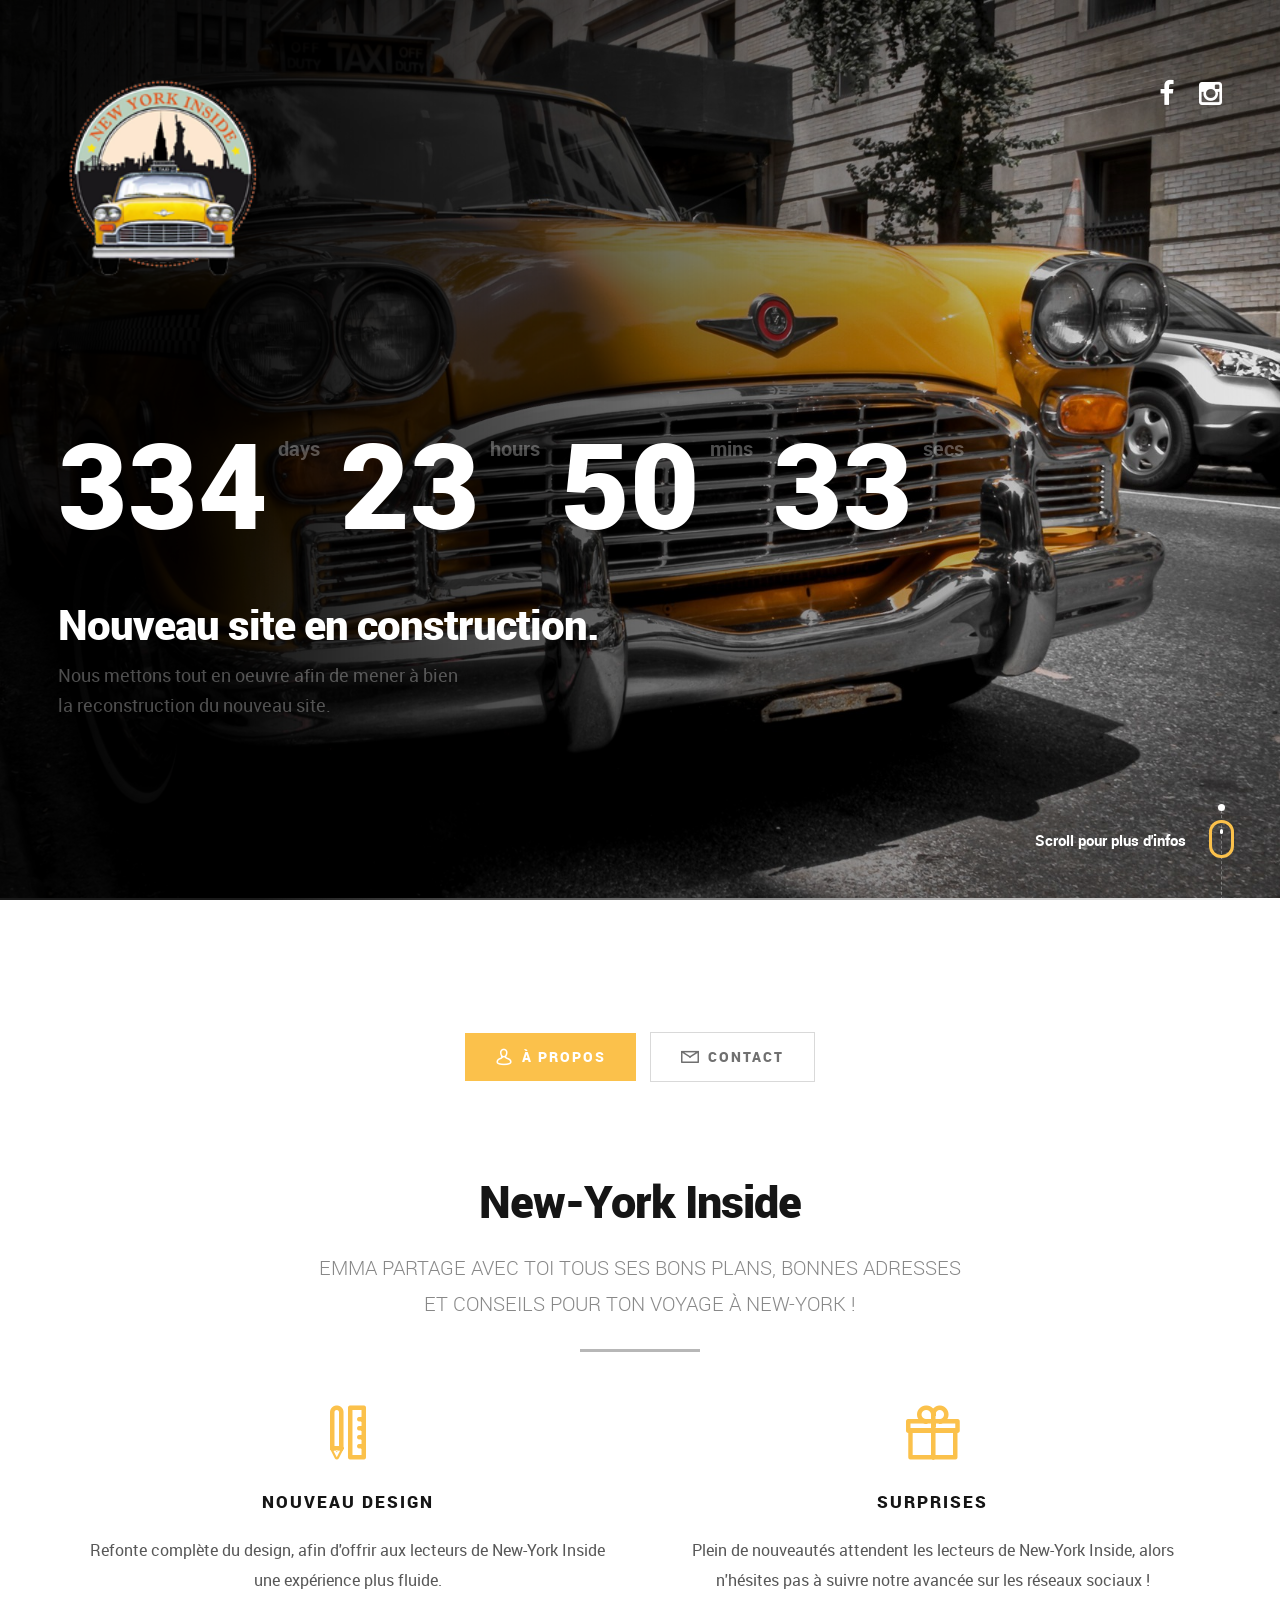
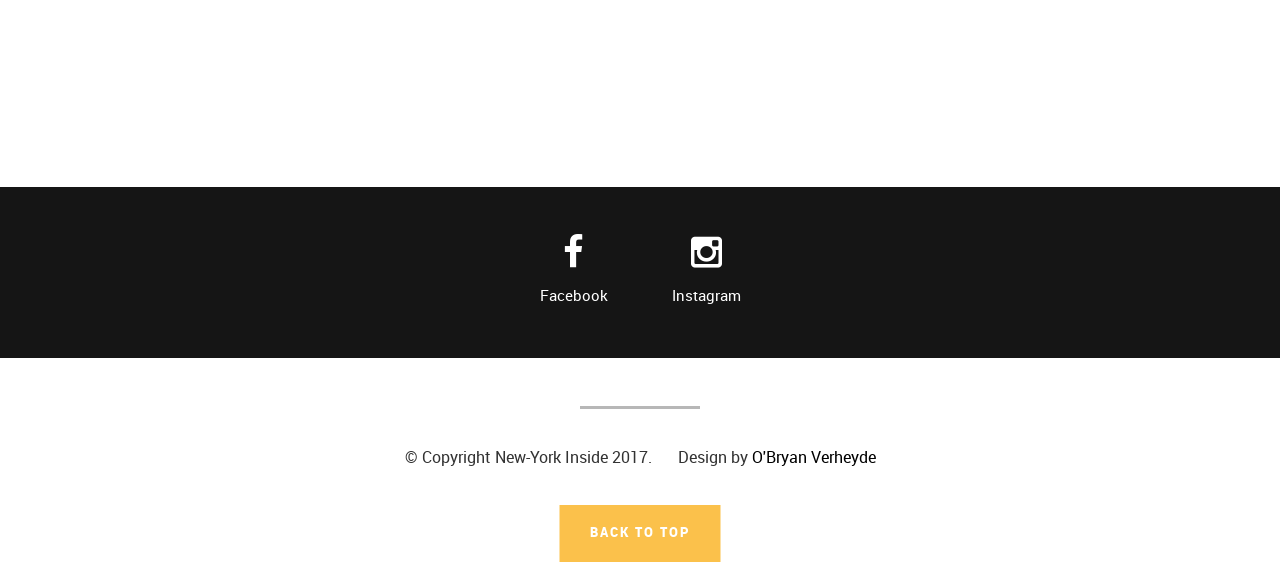
==== commit 42074b61: "change color style" ====
--- a/index.html
+++ b/index.html
@@ -1,307 +1,271 @@
-<!DOCTYPE html>
-<html class="no-js" lang="fr">
-<head>
-  <!--[if IE 8 ]><html class="no-js oldie ie8" lang="fr"> <![endif]-->
-  <!--[if IE 9 ]><html class="no-js oldie ie9" lang="fr"> <![endif]-->
-  <!--[if (gte IE 9)|!(IE)]><!-->
-  <!--<![endif]-->
-  <!--- basic page needs ================================================== -->
-  <meta charset="utf-8">
-	<title>Coming Soon</title>
-	<meta name="description" content="Coming Soon Page">
-	<meta name="author" content="O'Bryan Verheyde">
-
-   <!-- mobile specific metas
-   ================================================== -->
-	<meta name="viewport" content="width=device-width, initial-scale=1, maximum-scale=1">
-
- 	<!-- CSS
-   ================================================== -->
-   <link rel="stylesheet" href="css/base.css">
-   <link rel="stylesheet" href="css/main.css">
-   <link rel="stylesheet" href="css/vendor.css">
-
-   <!-- script
-   ================================================== -->
-	<script src="js/modernizr.js"></script>
-
-   <!-- favicons
-	================================================== -->
-	<link rel="icon" type="image/png" href="favicon.png">
-
-</head>
-
-<body id="top">
-
-	<!-- header
-   ================================================== -->
-   <header>
-
-   	<div class="row">
-   		<div class="logo">
-	         <a href="https://newyork-inside.com" target="_blank">NYI</a>
-	      </div>
-
-			<div class="social-links">
-			   <ul>
-					<li><a href="https://www.facebook.com/newyorkinside/" target="_blank"><i class="fa fa-facebook"></i></a></li>
-				  <li><a href="https://www.instagram.com/new_york_inside/" target="_blank"><i class="fa fa-instagram"></i></a></li>
-				</ul>
-			</div>
-   	</div>
-
-   </header> <!-- /header -->
-
-   <!-- home
-   ================================================== -->
-   <section id="home" class="home-slides">
-
-   	<div class="shadow-overlay"></div>
-
-   	<div class="content-wrap-table">
-
-		   <div class="main-content-tablecell">
-
-		   	<div class="row">
-		   		<div class="col-twelve">
-
-		   			<div id="counter">
-		   				<div class="half">
-		   					<span>334 <sup>days</sup></span>
-		 						<span>23 <sup>hours</sup></span>
-		   				</div>
-							<div class="half">
-								<span>50 <sup>mins</sup></span>
-		 						<span>33 <sup>secs</sup></span>
-		 					</div>
-		   			</div>
-
-			  			<div class="bottom-text">
-			  				<h1>Nouveau site en construction.</h1>
-				  			<p>
-    							Nous mettons tout en oeuvre afin de mener à bien la reconstruction du nouveau site.
-				  			</p>
-			  			</div>
-
-			   	</div> <!-- /twelve -->
-
-			   	<div class="scroll-icon">
-
-					   <p class="scroll-text">Scroll For More Info</p>
-					   <a href="#info" class="smoothscroll">
-					   	<div class="mouse"></div>
-					   </a>
-				   	<div class="end-top"></div>
-
-					</div> <!-- /scroll-icon -->
-		   	</div> <!-- /row -->
-
-		   </div> <!-- /main-content -->
-
-		</div> <!-- /content-wrap -->
-
-   </section> <!-- /home -->
-
-
-   <!-- info
-   ================================================== -->
-   <section id="info">
-
-   	<div class="info-overlay"></div>
-
-   	<div class="row">
-   		<div class="col-twelve tabs-wrap">
-
-   			<ul class="tabs">
-   				<li class="active" data-id="tab-about"><i class="icon-user"></i><span>À Propos</span></li>
-   				<li data-id="tab-contact"><i class="icon-mail"></i><span>Contact</span></li>
-				</ul> <!-- /tabs -->
-
-				<div class="tab-container">
-
-					<!-- tab content - about
-   				================================================== -->
-					<div id="tab-about" class="tab-content">
-
-					   <div class="tab-entry">
-
-					   	<div class="row tab-entry-intro">
-					   		<div class="col-twelve with-bottom-line">
-
-					   			<h1>New-York Inside</h1>
-
-					   			<p class="lead">
-                    EMMA PARTAGE AVEC TOI TOUS SES BONS PLANS, BONNES ADRESSES ET CONSEILS POUR TON VOYAGE À NEW-YORK !
-                  </p>
-					   		</div>
-					   	</div> <!-- /tab-content-intro -->
-
-					   	<div class="row about-content tab-entry-content">
-					   		<div class="about-list block-1-2 block-s-1-2 block-tab-full">
-
-									<div class="bgrid item">
-										<span class="icon"><i class="icon-pencil-ruler"></i></span>
-				            <div class="item-content">
-				            	<h3 class="h05">
-                        Nouveau Design
-                      </h3>
-					            <p>
-                        Refonte complète du design, afin d'offrir aux lecteurs de New-York Inside une expérience plus fluide.
-				         		  </p>
-				            </div>
-									</div><!-- /bgrid -->
-
-								  <div class="bgrid item">
-								   	<span class="icon"><i class="icon-gift"></i></span>
-				            <div class="item-content">
-				            	<h3 class="h05">
-                        Surprises
-                      </h3>
-					            <p>
-                        Plein de nouveautés attendent les lecteurs de New-York Inside, alors n'hésites pas à suivre notre avancée sur les réseaux sociaux !
-				        			</p>
-				            </div>
-								  </div><!-- /bgrid -->
-
-						    </div> <!-- /about-list -->
-					    </div> <!-- /row about-content -->
-					  </div> <!-- /tab-entry -->
-					</div> <!-- /tab-about -->
-
-					<!-- tab content contact
-   				================================================== -->
-					<div id="tab-contact" class="tab-content">
-
-						<div class="tab-entry">
-
-							<div class="row tab-entry-intro">
-					   		<div class="col-twelve with-bottom-line">
-
-					   			<h1>Get In Touch.</h1>
-
-					   			<p class="lead">Lorem ipsum Do commodo in proident enim in dolor cupidatat adipisicing dolore officia nisi aliqua incididunt Ut veniam lorem ipsum Consectetur ut in in eu do.</p>
-
-					   		</div>
-					   	</div> <!-- /tab-content-intro -->
-
-					   	<div class="row form-wrap tab-entry-content">
-					   		<div class="col-twelve">
-
-					            <!-- form -->
-					            <form name="contactForm" id="contactForm" method="post" action="inc/sendEmail.php">
-					      			<fieldset>
-
-					                  <div class="form-field">
-					 						   <input name="contactName" type="text" id="contactName" placeholder="Name" value="" minlength="2" required="">
-					                  </div>
-					                  <div class="form-field">
-						      			   <input name="contactEmail" type="email" id="contactEmail" placeholder="Email" value="" required="">
-						               </div>
-					                  <div class="form-field">
-						     				   <input name="contactSubject" type="text" id="contactSubject" placeholder="Subject" value="">
-						               </div>
-					                  <div class="form-field">
-						                 	<textarea name="contactMessage" id="contactMessage" placeholder="message" rows="10" cols="50" required=""></textarea>
-						               </div>
-					                 <div class="form-field">
-					                     <button class="submitForm button button-primary large">Submit</button>
-
-					                     <div id="submit-loader">
-					                        <div class="text-loader">Sending...</div>
-					       				      <div class="s-loader">
-													  	<div class="bounce1"></div>
-													  	<div class="bounce2"></div>
-													  	<div class="bounce3"></div>
-													</div>
-												</div><!-- submit-loader -->
-					                  </div>
-
-					      			</fieldset>
-					      		</form> <!-- /form -->
-
-					            <!-- contact-warning -->
-					            <div id="message-warning">
-					            </div>
-					            <!-- contact-success -->
-					      		<div id="message-success">
-					               <i class="fa fa-check"></i>Your message was sent, thank you!<br>
-					      		</div>
-
-					         </div> <!-- /col-twelve -->
-					   	</div> <!-- /row contact-form -->
-
-						</div> <!-- /tab-entry -->
-
-					</div> <!-- /tab-contact -->
-
-				</div> <!-- /tab-container -->
-
-   		</div> <!-- twelve -->
-   	</div> <!-- row -->
-
-   </section> <!-- /info -->
-
-   <!-- footer
-   ================================================== -->
-   <footer>
-
-   	<div class="social-wrap">
-   		<div class="row">
-        <ul class="footer-social-list">
-          <li>
-            <a href="#">
-           	  <i class="fa fa-facebook"></i><span>Facebook</span>
-            </a>
-          </li>
-          <li>
-            <a href="#">
-          	  <i class="fa fa-twitter"></i><span>Twitter</span>
-            </a>
-          </li>
-          <li>
-            <a href="#">
-          	  <i class="fa fa-pinterest"></i><span>Pinterest</span>
-            </a>
-          </li>
-          <li>
-            <a href="#">
-          	  <i class="fa fa-instagram"></i><span>Instagram</span>
-            </a>
-          </li>
-          <li>
-            <a href="#">
-          	  <i class="fa fa-dribbble"></i><span>Dribbble</span>
-            </a>
-          </li>
-        </ul>
-			</div> <!-- /row -->
-   	</div> <!-- /social-wrap -->
-
-   	<div class="footer-bottom">
-
-   		<div class="copyright">
-		     	<span>© Copyright New-York Inside 2017.</span>
-		     	<span>Design by <a href="https://obryanverheyde.github.io/" target="_blank">O'Bryan Verheyde</a></span>
-		   </div>
-
-   	</div> <!-- /footer-bottom -->
-
-   	<div class="back-to-top">
-		 	<a href="#top" class="smoothscroll"><span>Back to Top</span></a>
-		</div>
-
-   </footer>
-
-   <div id="preloader">
-    	<div id="loader"></div>
-   </div>
-
-   <!-- Java Script
-   ================================================== -->
-   <script src="js/jquery-2.1.3.min.js"></script>
-   <script src="js/plugins.js"></script>
-   <script src="js/main.js"></script>
-
-</body>
-
-</html>
+<!DOCTYPE html>
+<html class="no-js" lang="fr">
+
+  <head>
+    <!--[if IE 8 ]><html class="no-js oldie ie8" lang="fr"> <![endif]-->
+    <!--[if IE 9 ]><html class="no-js oldie ie9" lang="fr"> <![endif]-->
+    <!--[if (gte IE 9)|!(IE)]><!-->
+    <!--<![endif]-->
+    <!--- basic page needs ================================================== -->
+    <meta charset="utf-8">
+    <title>Coming Soon</title>
+    <meta name="description" content="Coming Soon Page">
+    <meta name="author" content="O'Bryan Verheyde">
+    <!-- mobile specific metas
+     ================================================== -->
+    <meta name="viewport" content="width=device-width, initial-scale=1, maximum-scale=1">
+    <!-- CSS
+     ================================================== -->
+    <link rel="stylesheet" href="css/base.css">
+    <link rel="stylesheet" href="css/main.css">
+    <link rel="stylesheet" href="css/vendor.css">
+    <!-- script
+     ================================================== -->
+    <script src="js/modernizr.js"></script>
+    <!-- favicons
+  	================================================== -->
+    <link rel="icon" type="image/png" href="favicon.png">
+  </head>
+
+  <body id="top">
+    <!-- header
+    ================================================== -->
+    <header>
+      <div class="row">
+        <div class="logo">
+          <a href="https://newyork-inside.com" target="_blank"></a>
+        </div>
+
+        <div class="social-links">
+          <ul>
+            <li><a href="https://www.facebook.com/newyorkinside/" target="_blank"><i class="fa fa-facebook"></i></a></li>
+            <li><a href="https://www.instagram.com/new_york_inside/" target="_blank"><i class="fa fa-instagram"></i></a></li>
+          </ul>
+        </div>
+      </div>
+    </header>
+    <!-- /header -->
+
+    <!-- home
+    ================================================== -->
+    <section id="home" class="home-slides">
+      <div class="shadow-overlay"></div>
+      <div class="content-wrap-table">
+        <div class="main-content-tablecell">
+          <div class="row">
+            <div class="col-twelve">
+              <div id="counter">
+                <div class="half">
+                  <span>334 <sup>days</sup></span>
+                  <span>23 <sup>hours</sup></span>
+                </div>
+                <div class="half">
+                  <span>50 <sup>mins</sup></span>
+                  <span>33 <sup>secs</sup></span>
+                </div>
+              </div>
+
+              <div class="bottom-text">
+                <h1>Nouveau site en construction.</h1>
+                <p>
+                  Nous mettons tout en oeuvre afin de mener à bien la reconstruction du nouveau site.
+                </p>
+              </div>
+            </div>
+            <!-- /twelve -->
+
+            <div class="scroll-icon">
+              <p class="scroll-text">Scroll pour plus d'infos</p>
+              <a href="#info" class="smoothscroll">
+                <div class="mouse"></div>
+              </a>
+              <div class="end-top"></div>
+            </div>
+            <!-- /scroll-icon -->
+          </div>
+          <!-- /row -->
+        </div>
+        <!-- /main-content -->
+      </div>
+      <!-- /content-wrap -->
+    </section>
+    <!-- /home -->
+
+    <!-- info
+     ================================================== -->
+    <section id="info">
+      <div class="info-overlay"></div>
+      <div class="row">
+        <div class="col-twelve tabs-wrap">
+          <ul class="tabs">
+            <li class="active" data-id="tab-about"><i class="icon-user"></i><span>À Propos</span></li>
+            <li data-id="tab-contact"><i class="icon-mail"></i><span>Contact</span></li>
+          </ul>
+          <!-- /tabs -->
+
+          <div class="tab-container">
+            <!-- tab content - about
+     				================================================== -->
+            <div id="tab-about" class="tab-content">
+              <div class="tab-entry">
+                <div class="row tab-entry-intro">
+                  <div class="col-twelve with-bottom-line">
+                    <h1>New-York Inside</h1>
+                    <p class="lead">
+                      EMMA PARTAGE AVEC TOI TOUS SES BONS PLANS, BONNES ADRESSES ET CONSEILS POUR TON VOYAGE À NEW-YORK !
+                    </p>
+                  </div>
+                </div>
+                <!-- /tab-content-intro -->
+
+                <div class="row about-content tab-entry-content">
+                  <div class="about-list block-1-2 block-s-1-2 block-tab-full">
+
+                    <div class="bgrid item">
+                      <span class="icon"><i class="icon-pencil-ruler"></i></span>
+                      <div class="item-content">
+                        <h3 class="h05">
+                          Nouveau Design
+                        </h3>
+                        <p>
+                          Refonte complète du design, afin d'offrir aux lecteurs de New-York Inside une expérience plus fluide.
+                        </p>
+                      </div>
+                    </div>
+                    <!-- /bgrid -->
+
+                    <div class="bgrid item">
+                      <span class="icon"><i class="icon-gift"></i></span>
+                      <div class="item-content">
+                        <h3 class="h05">
+                          Surprises
+                        </h3>
+                        <p>
+                          Plein de nouveautés attendent les lecteurs de New-York Inside, alors n'hésites pas à suivre notre avancée sur les réseaux sociaux !
+                        </p>
+                      </div>
+                    </div>
+                    <!-- /bgrid -->
+                  </div>
+                  <!-- /about-list -->
+                </div>
+                <!-- /row about-content -->
+              </div>
+              <!-- /tab-entry -->
+            </div>
+            <!-- /tab-about -->
+
+            <!-- tab content contact
+     				================================================== -->
+            <div id="tab-contact" class="tab-content">
+              <div class="tab-entry">
+                <div class="row tab-entry-intro">
+                  <div class="col-twelve with-bottom-line">
+                    <h1>Contactez-moi</h1>
+                    <p class="lead">
+                      Pour plus d'informations, ou tout autre renseignements, je reste disponible via ce formulaire, ainsi que sur ma page Facebook <a class="link_black" href="https://www.facebook.com/newyorkinside/" target="_blank">New-York Inside</a>.
+                    </p>
+                  </div>
+                </div>
+                <!-- /tab-content-intro -->
+                <div class="row form-wrap tab-entry-content">
+                  <div class="col-twelve">
+                    <!-- form -->
+                    <form name="contactForm" id="contactForm" method="post" action="inc/sendEmail.php">
+                      <fieldset>
+                        <div class="form-field">
+                          <input name="contactName" type="text" id="contactName" placeholder="Name" value="" minlength="2" required="">
+                        </div>
+                        <div class="form-field">
+                          <input name="contactEmail" type="email" id="contactEmail" placeholder="Email" value="" required="">
+                        </div>
+                        <div class="form-field">
+                          <input name="contactSubject" type="text" id="contactSubject" placeholder="Subject" value="">
+                        </div>
+                        <div class="form-field">
+                          <textarea name="contactMessage" id="contactMessage" placeholder="message" rows="10" cols="50" required=""></textarea>
+                        </div>
+                        <div class="form-field">
+                          <button class="submitForm button button-primary large">Submit</button>
+                          <div id="submit-loader">
+                            <div class="text-loader">Sending...</div>
+                            <div class="s-loader">
+                              <div class="bounce1"></div>
+                              <div class="bounce2"></div>
+                              <div class="bounce3"></div>
+                            </div>
+                          </div>
+                          <!-- submit-loader -->
+                        </div>
+                      </fieldset>
+                    </form>
+                    <!-- /form -->
+
+                    <!-- contact-warning -->
+                    <div id="message-warning">
+                    </div>
+                    <!-- contact-success -->
+                    <div id="message-success">
+                      <i class="fa fa-check"></i>Your message was sent, thank you!<br>
+                    </div>
+                  </div>
+                  <!-- /col-twelve -->
+                </div>
+                <!-- /row contact-form -->
+              </div>
+              <!-- /tab-entry -->
+            </div>
+            <!-- /tab-contact -->
+          </div>
+          <!-- /tab-container -->
+        </div>
+        <!-- twelve -->
+      </div>
+      <!-- row -->
+    </section>
+    <!-- /info -->
+
+    <!-- footer
+    ================================================== -->
+    <footer>
+      <div class="social-wrap">
+        <div class="row">
+          <ul class="footer-social-list">
+            <li>
+              <a href="https://www.facebook.com/newyorkinside/" target="_blank">
+             	  <i class="fa fa-facebook"></i><span>Facebook</span>
+              </a>
+            </li>
+            <li>
+              <a href="https://www.instagram.com/new_york_inside/" target="_blank">
+            	  <i class="fa fa-instagram"></i><span>Instagram</span>
+              </a>
+            </li>
+          </ul>
+        </div>
+        <!-- /row -->
+      </div>
+      <!-- /social-wrap -->
+      <div class="footer-bottom">
+        <div class="copyright">
+          <span>© Copyright New-York Inside 2017.</span>
+          <span>Design by <a href="https://obryanverheyde.github.io/" target="_blank">O'Bryan Verheyde</a></span>
+        </div>
+      </div>
+      <!-- /footer-bottom -->
+      <div class="back-to-top">
+        <a href="#top" class="smoothscroll"><span>Back to Top</span></a>
+      </div>
+    </footer>
+
+    <div id="preloader">
+      <div id="loader"></div>
+    </div>
+
+    <!-- Java Script
+     ================================================== -->
+    <script src="js/jquery-2.1.3.min.js"></script>
+    <script src="js/plugins.js"></script>
+    <script src="js/main.js"></script>
+  </body>
+</html>
--- a/css/main.css
+++ b/css/main.css
@@ -69,7 +69,7 @@
  * links - (_document-setup)
  * ------------------------------------------------------------------- */
 a, a:visited {
-	color: #057f78;
+	color: #FBC14B;
 	-moz-transition: all 0.3s ease-in-out;
 	-o-transition: all 0.3s ease-in-out;
 	-webkit-transition: all 0.3s ease-in-out;
@@ -78,6 +78,13 @@
 }
 a:hover, a:focus {
 	color: #000000;
+}
+
+a.link_black:visited {
+	color: #000000;
+}
+a.link_black:hover {
+	color: #FBC14B;
 }
 
 /* ===================================================================
@@ -283,7 +290,7 @@
 	width: 8px;
 	height: 8px;
 	border-radius: 50%;
-	background: #034e4a;
+	background: #FBC14B;
 	position: absolute;
 	left: -17px;
 	top: 11px;
@@ -291,7 +298,7 @@
 }
 dt {
 	margin: 0;
-	color: #034e4a;
+	color: #FBC14B;
 }
 dd {
 	margin: 0 0 0 2rem;
@@ -471,7 +478,7 @@
 textarea:focus,
 select:focus {
 	color: #000000;
-	border-color: #034e4a;
+	border-color: #FBC14B;
 }
 label, legend {
 	font-family: "roboto-bold", sans-serif;
@@ -573,7 +580,7 @@
 input[type="submit"].button-primary,
 input[type="reset"].button-primary,
 input[type="button"].button-primary {
-	background: #034e4a;
+	background: #FBC14B;
 	color: #FFFFFF;
 }
 
@@ -630,8 +637,8 @@
 
 button.stroke:hover,
 .button.stroke:hover {
-	border: 3px solid #034e4a;
-	color: #034e4a;
+	border: 3px solid #FBC14B;
+	color: #FBC14B;
 }
 
 button::-moz-focus-inner,
@@ -778,7 +785,7 @@
 	color: #252525;
 }
 .stats-tabs li a:hover {
-	color: #034e4a;
+	color: #FBC14B;
 }
 .stats-tabs li a em {
 	display: block;
@@ -870,7 +877,7 @@
 
 header .social-links ul li a:hover,
 header .social-links ul li a:focus {
-	color: #057f78;
+	color: #FBC14B;
 }
 
 /* -------------------------------------------------------------------
@@ -1109,7 +1116,7 @@
 	position: absolute;
 	height: 38px;
 	width: 25px;
-	border: 3px solid #FFFFFF;
+	border: 3px solid #FBC14B;
 	border-radius: 12px;
 	right: -13px;
 	top: 10px;
@@ -1297,7 +1304,7 @@
 	color: rgba(17, 17, 17, 0.8);
 }
 #info .tabs-wrap ul.tabs li.active {
-	background: #151515;
+	background: #FBC14B;
 	color: #FFFFFF;
 	border: none;
 }
@@ -1430,7 +1437,7 @@
 .about-list .icon {
 	display: inline-block;
 	margin-bottom: 2.1rem;
-	color: #034e4a;
+	color: #FBC14B;
 }
 .about-list .icon i {
 	font-size: 5.4rem;
@@ -1494,7 +1501,7 @@
 	padding: 0 2rem;
 	margin: 0;
 	color: #FFFFFF;
-	background: #034e4a;
+	background: #FBC14B;
 }
 
 #tab-contact .form-field label::after {
@@ -1504,7 +1511,7 @@
 	margin-top: -6px;
 	border-top: 5px solid transparent;
 	border-bottom: 5px solid transparent;
-	border-right: 5px solid #034e4a;
+	border-right: 5px solid #FBC14B;
 	content: "";
 }
 
@@ -1525,7 +1532,7 @@
 }
 
 #tab-contact #message-success {
-	color: #034e4a;
+	color: #FBC14B;
 }
 
 #tab-contact #message-warning i,
@@ -1546,7 +1553,7 @@
 #submit-loader .text-loader {
 	display: none;
 	font-family: "roboto-black", sans-serif;
-	color: #034e4a;
+	color: #FBC14B;
 	letter-spacing: .3rem;
 	text-transform: uppercase;
 }
@@ -1573,7 +1580,7 @@
 .s-loader > div {
 	width: 1rem;
 	height: 1rem;
-	background-color: #034e4a;
+	background-color: #FBC14B;
 	border-radius: 100%;
 	display: inline-block;
 	margin-right: .9rem;
@@ -1630,7 +1637,7 @@
  *
  * ------------------------------------------------------------------- */
 #cta {
-	background: #034e4a;
+	background: #FBC14B;
 	padding-top: 9rem;
 	padding-bottom: 7.8rem;
 	text-align: center;
@@ -1639,7 +1646,7 @@
 	color: rgba(255, 255, 255, 0.5);
 }
 #cta .button {
-	background: #02312e;
+	background: #FBC14B;
 	color: #FFFFFF;
 }
 #cta .button:hover {
@@ -1700,7 +1707,7 @@
  * ------------------------------------------------------------------- */
 footer {
 	text-align: center;
-	padding-bottom: 12rem;
+	padding-bottom: 9rem;
 	position: relative;
 }
 
@@ -1722,7 +1729,7 @@
 
 footer .footer-social-list a:hover,
 footer .footer-social-list a:focus {
-	color: #057f78;
+	color: #FBC14B;
 }
 
 footer .footer-social-list li {
@@ -1757,7 +1764,7 @@
 
 footer .footer-bottom a:hover,
 footer .footer-bottom a:focus {
-	color: #034e4a;
+	color: #FBC14B;
 }
 
 footer .footer-bottom .footer-logo {
@@ -1815,7 +1822,7 @@
 
 footer .back-to-top a {
 	display: block;
-	background: #034e4a;
+	background: #FBC14B;
 	padding: 1.2rem 3rem 1.5rem;
 	color: #FFFFFF;
 }
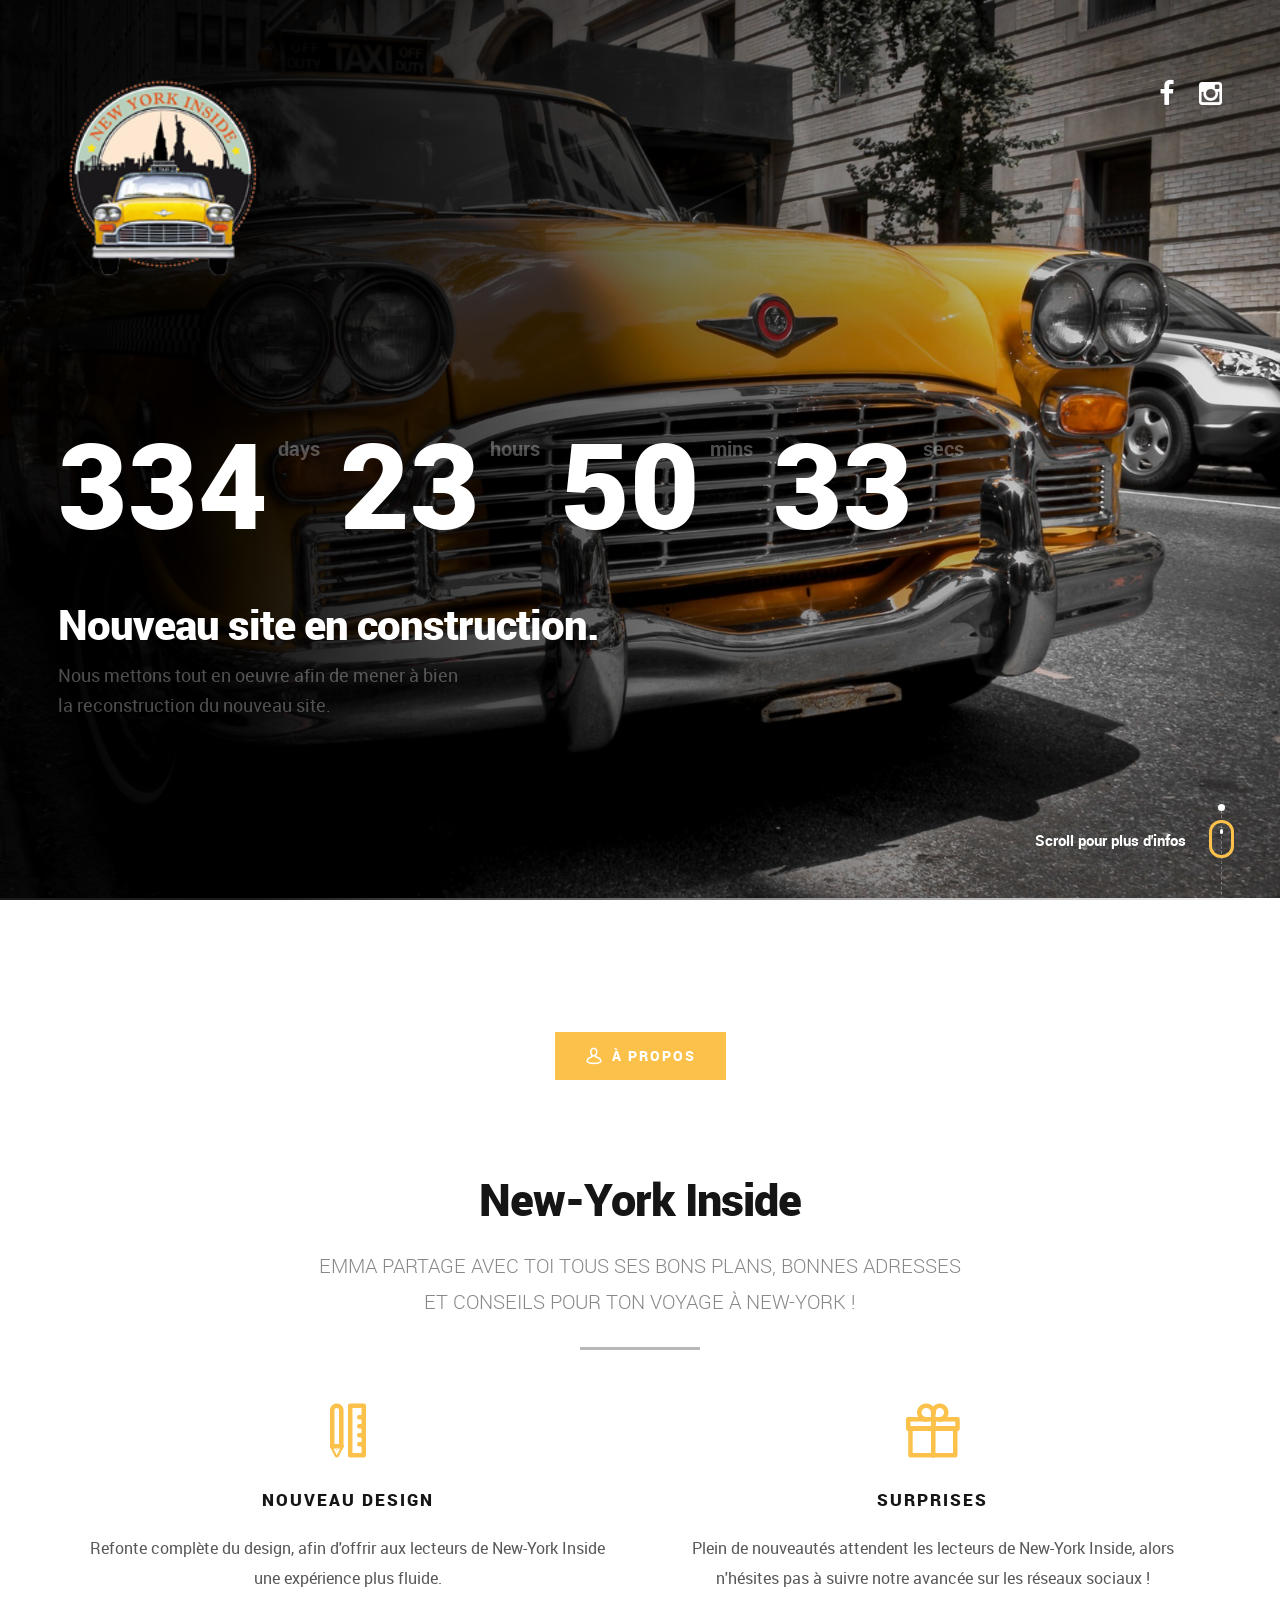
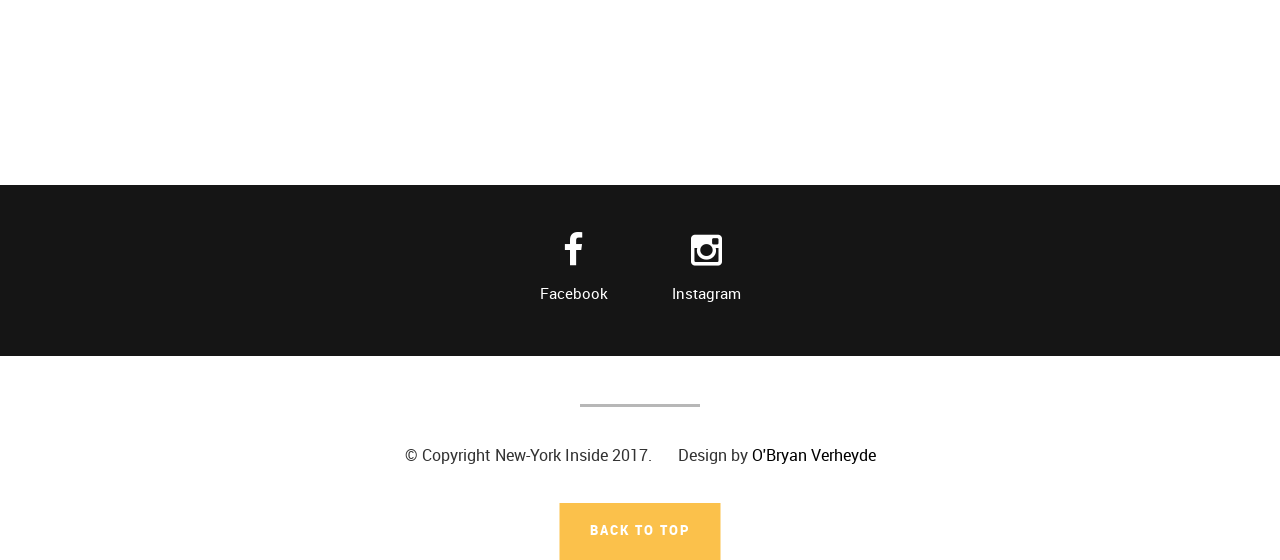
==== commit 229e4290: "delete contact form" ====
--- a/index.html
+++ b/index.html
@@ -99,7 +99,6 @@
         <div class="col-twelve tabs-wrap">
           <ul class="tabs">
             <li class="active" data-id="tab-about"><i class="icon-user"></i><span>À Propos</span></li>
-            <li data-id="tab-contact"><i class="icon-mail"></i><span>Contact</span></li>
           </ul>
           <!-- /tabs -->
 
@@ -154,68 +153,6 @@
               <!-- /tab-entry -->
             </div>
             <!-- /tab-about -->
-
-            <!-- tab content contact
-     				================================================== -->
-            <div id="tab-contact" class="tab-content">
-              <div class="tab-entry">
-                <div class="row tab-entry-intro">
-                  <div class="col-twelve with-bottom-line">
-                    <h1>Contactez-moi</h1>
-                    <p class="lead">
-                      Pour plus d'informations, ou tout autre renseignements, je reste disponible via ce formulaire, ainsi que sur ma page Facebook <a class="link_black" href="https://www.facebook.com/newyorkinside/" target="_blank">New-York Inside</a>.
-                    </p>
-                  </div>
-                </div>
-                <!-- /tab-content-intro -->
-                <div class="row form-wrap tab-entry-content">
-                  <div class="col-twelve">
-                    <!-- form -->
-                    <form name="contactForm" id="contactForm" method="post" action="inc/sendEmail.php">
-                      <fieldset>
-                        <div class="form-field">
-                          <input name="contactName" type="text" id="contactName" placeholder="Name" value="" minlength="2" required="">
-                        </div>
-                        <div class="form-field">
-                          <input name="contactEmail" type="email" id="contactEmail" placeholder="Email" value="" required="">
-                        </div>
-                        <div class="form-field">
-                          <input name="contactSubject" type="text" id="contactSubject" placeholder="Subject" value="">
-                        </div>
-                        <div class="form-field">
-                          <textarea name="contactMessage" id="contactMessage" placeholder="message" rows="10" cols="50" required=""></textarea>
-                        </div>
-                        <div class="form-field">
-                          <button class="submitForm button button-primary large">Submit</button>
-                          <div id="submit-loader">
-                            <div class="text-loader">Sending...</div>
-                            <div class="s-loader">
-                              <div class="bounce1"></div>
-                              <div class="bounce2"></div>
-                              <div class="bounce3"></div>
-                            </div>
-                          </div>
-                          <!-- submit-loader -->
-                        </div>
-                      </fieldset>
-                    </form>
-                    <!-- /form -->
-
-                    <!-- contact-warning -->
-                    <div id="message-warning">
-                    </div>
-                    <!-- contact-success -->
-                    <div id="message-success">
-                      <i class="fa fa-check"></i>Your message was sent, thank you!<br>
-                    </div>
-                  </div>
-                  <!-- /col-twelve -->
-                </div>
-                <!-- /row contact-form -->
-              </div>
-              <!-- /tab-entry -->
-            </div>
-            <!-- /tab-contact -->
           </div>
           <!-- /tab-container -->
         </div>
